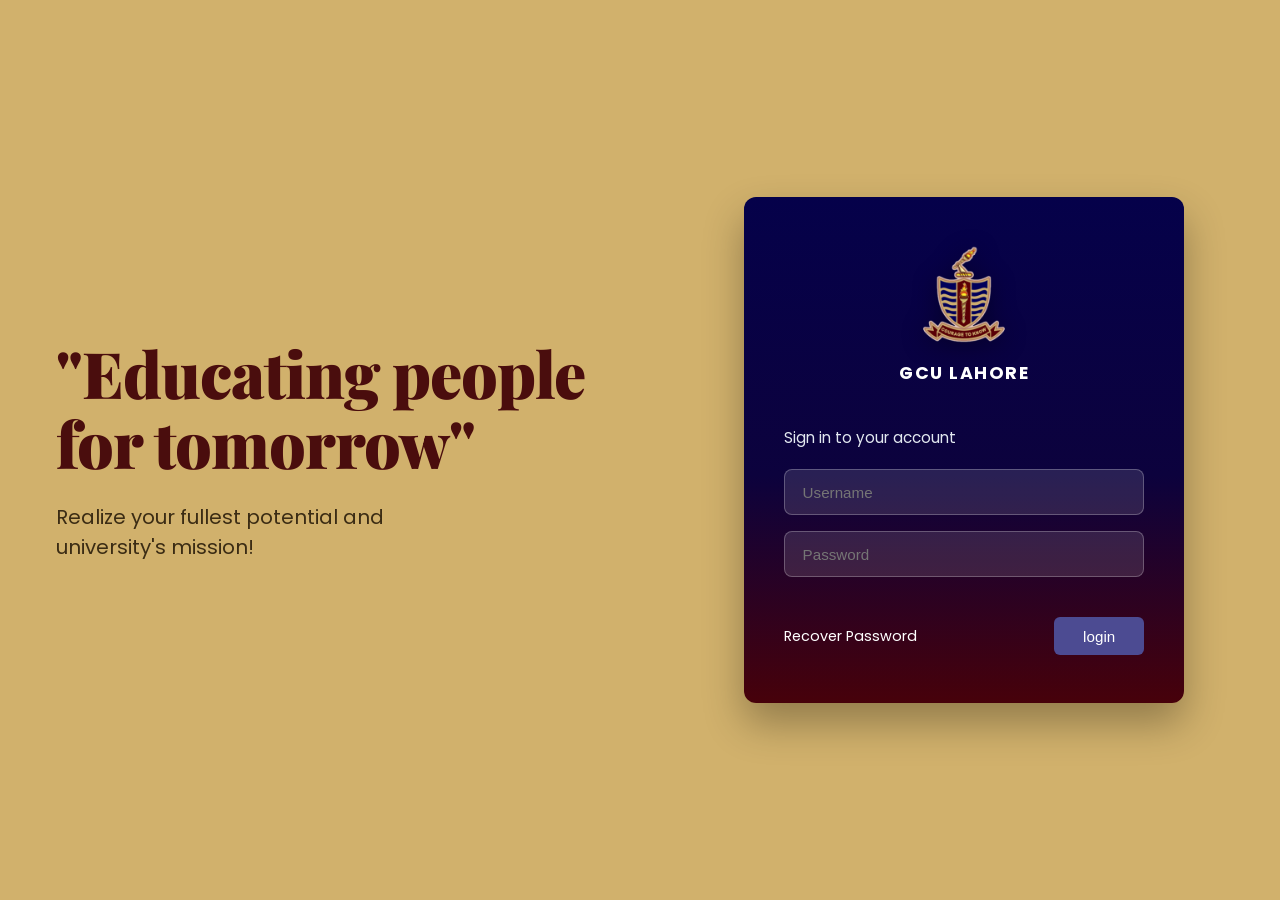
==== index.html @ 879e8b0c "Add files via upload" ====
<!DOCTYPE html>
<html lang="en">
<head>
    <meta charset="UTF-8">
    <meta name="viewport" content="width=device-width, initial-scale=1.0">
    <title>GCU Lahore - LMS Portal</title>
    
    <!-- Fonts & Chart.js -->
    <link rel="preconnect" href="https://fonts.googleapis.com">
    <link rel="preconnect" href="https://fonts.gstatic.com" crossorigin>
    <link href="https://fonts.googleapis.com/css2?family=Playfair+Display:ital,wght@0,700;0,900;1,700&family=Poppins:wght@300;400;500;600;700&display=swap" rel="stylesheet">
    <script src="https://cdn.jsdelivr.net/npm/chart.js"></script>

    <style>
        * { margin: 0; padding: 0; box-sizing: border-box; }
        body { font-family: 'Poppins', sans-serif; background-color: #f4f6f9; min-height: 100vh; color: #1a1a1a; }

        /* LOGIN PAGE VIEW */
        #login-view { display: flex; align-items: center; justify-content: center; min-height: 100vh; padding: 1.5rem; background-color: #d1b16c; }
        .login-container { width: 100%; max-width: 1280px; display: flex; align-items: center; justify-content: space-between; gap: 3rem; min-height: 80vh; }
        .hero-section { flex: 1; max-width: 600px; padding-left: 2rem; }
        .hero-title { font-family: 'Playfair Display', serif; font-size: 4rem; font-weight: 900; line-height: 1.1; color: #4a0d0d; margin-bottom: 1.5rem; letter-spacing: -1px; }
        .hero-subtitle { font-size: 1.25rem; color: #3b2c14; line-height: 1.5; }
        .login-card { width: 440px; background: linear-gradient(180deg, #05014a 0%, #0c023d 55%, #47010a 100%); border-radius: 12px; padding: 3rem 2.5rem; box-shadow: 0 20px 40px rgba(0,0,0,0.3); display: flex; flex-direction: column; align-items: center; color: #ffffff; margin: 0 auto; }
        .logo-container { text-align: center; margin-bottom: 2.5rem; }
        .logo-container img { width: 100px; height: auto; margin-bottom: 0.5rem; filter: drop-shadow(0px 4px 12px rgba(0, 0, 0, 0.4)); }
        .brand-name { font-size: 1.1rem; font-weight: 700; letter-spacing: 1.5px; text-transform: uppercase; }
        .form-title { width: 100%; font-size: 0.95rem; color: #e2e8f0; margin-bottom: 1.25rem; }
        .login-form { width: 100%; }
        .input-group { margin-bottom: 1rem; }
        .form-control { width: 100%; padding: 0.85rem 1.1rem; background-color: rgba(255, 255, 255, 0.12); border: 1px solid rgba(255, 255, 255, 0.25); border-radius: 8px; color: #ffffff; font-size: 0.95rem; outline: none; }
        .form-actions { display: flex; align-items: center; justify-content: space-between; margin-top: 2.5rem; }
        .recover-link { color: #ffffff; text-decoration: none; font-size: 0.9rem; }
        .btn-login { background-color: #4c4b92; color: #ffffff; border: none; padding: 0.65rem 1.8rem; border-radius: 6px; font-size: 0.95rem; font-weight: 500; cursor: pointer; }

        /* DASHBOARD PANEL VIEW */
        #dashboard-view { display: none; background-color: #f4f6f9; min-height: 100vh; }
        .top-navbar { background-color: #ffffff; display: flex; align-items: center; justify-content: space-between; padding: 0.5rem 1.2rem; border-bottom: 1px solid #e5e7eb; position: sticky; top: 0; z-index: 100; height: 58px; }
        .nav-left { display: flex; align-items: center; gap: 1.2rem; }
        .brand-logo-group { display: flex; align-items: center; gap: 0.5rem; }
        .brand-logo-group img { width: 30px; height: auto; }
        .brand-logo-text { font-size: 1.4rem; font-weight: 700; color: #3b2c5d; }
        .menu-toggle-btn { font-size: 1.5rem; color: #2b569a; cursor: pointer; background: none; border: none; line-height: 1; }
        .portal-title-text { color: #888888; font-size: 0.9rem; }
        .nav-right { display: flex; align-items: center; gap: 0.8rem; }
        .bell-box { display: flex; align-items: center; justify-content: center; width: 34px; height: 34px; cursor: pointer; }
        .user-profile-wrapper { position: relative; cursor: pointer; }
        .user-profile-box { display: flex; align-items: center; gap: 0.6rem; }
        .user-avatar-img { width: 38px; height: 38px; border-radius: 8px; object-fit: cover; }
        .user-meta { display: flex; flex-direction: column; line-height: 1.2; }
        .user-meta .name { font-size: 0.9rem; font-weight: 600; color: #374151; }
        .user-meta .id { font-size: 0.75rem; color: #9ca3af; }
        .caret-icon { width: 10px; height: 10px; }

        /* Profile Dropdown Menu */
        .profile-dropdown { display: none; position: absolute; right: 0; top: 48px; background: #ffffff; border-radius: 4px; box-shadow: 0 4px 15px rgba(0,0,0,0.15); width: 180px; z-index: 1000; border: 1px solid #e2e8f0; }
        .profile-dropdown.active { display: block; }
        .dropdown-header { background-color: #538ee4; color: #ffffff; padding: 0.75rem 1rem; font-size: 0.82rem; font-weight: 700; border-top-left-radius: 4px; border-top-right-radius: 4px; text-transform: uppercase; }
        .dropdown-item { display: block; padding: 0.65rem 1rem; color: #4a5568; text-decoration: none; font-size: 0.88rem; border-bottom: 1px solid #edf2f7; }
        .dropdown-item:hover { background-color: #f7fafc; }

        .main-dashboard-layout { display: flex; min-height: calc(100vh - 58px); position: relative; }
        .sidebar-panel { width: 240px; background-color: #ffffff; border-right: 1px solid #e5e7eb; padding: 1rem 0; transition: left 0.3s ease; }
        .sidebar-panel.mobile-close-btn { padding: 0.5rem 1rem; color: #2b569a; font-size: 1.2rem; cursor: pointer; display: none; }
        .sidebar-section-label { font-size: 0.75rem; font-weight: 700; color: #3b82f6; padding: 0.75rem 1.25rem 0.25rem; text-transform: uppercase; }
        .sidebar-item { display: flex; align-items: center; gap: 0.75rem; padding: 0.75rem 1.25rem; color: #4b5563; text-decoration: none; font-size: 0.88rem; }
        .sidebar-item:hover, .sidebar-item.active { background-color: #f3f4f6; color: #1e3a8a; font-weight: 600; }
        .sidebar-item img { width: 20px; height: 20px; object-fit: contain; }

        .dashboard-content-area { flex: 1; padding: 1.5rem; background-color: #f4f6f9; }
        .page-view { display: none; }
        .page-view.active { display: block; }

        .content-card-box { background-color: #ffffff; border-radius: 6px; padding: 1.2rem 1rem; margin-bottom: 1.2rem; border: 1px solid #e2e8f0; box-shadow: 0 1px 2px rgba(0,0,0,0.03); }
        .content-section-title { font-size: 1.25rem; font-weight: 700; color: #475569; margin-bottom: 1.2rem; display: flex; align-items: center; gap: 0.6rem; letter-spacing: 0.3px; }
        .content-section-title img { width: 34px; height: 34px; object-fit: contain; }

        .courses-grid-layout { display: grid; grid-template-columns: repeat(3, 1fr); gap: 1rem; }
        .course-card-item { background-color: #eef2f5; border-radius: 6px; padding: 1.8rem 0.8rem; text-align: center; border: 1px solid #e1e8f0; display: flex; flex-direction: column; justify-content: center; align-items: center; min-height: 140px; }
        .course-card-item .code { font-size: 1.35rem; font-weight: 700; color: #1e293b; margin-bottom: 0.35rem; line-height: 1.2; }
        .course-card-item .title { font-size: 0.95rem; color: #475569; font-weight: 500; line-height: 1.3; }

        .announcement-table { width: 100%; border-collapse: collapse; margin-top: 0.8rem; }
        .announcement-table th { text-align: left; font-size: 0.8rem; color: #718096; padding-bottom: 0.6rem; border-bottom: 1px solid #e2e8f0; font-weight: 700; }
        .announcement-table td { padding: 0.8rem 0; font-size: 0.82rem; color: #2d3748; border-bottom: 1px solid #edf2f7; white-space: pre-line; line-height: 1.35; }

        /* DESKTOP & RESPONSIVE STUDENT HEADER CARD */
        .student-profile-card { background: #fff; border: 1px solid #e2e8f0; border-radius: 6px; padding: 1.2rem 2rem; margin-bottom: 1.5rem; display: flex; align-items: center; justify-content: space-between; }
        .student-info-group { display: flex; align-items: center; gap: 2rem; flex: 1; }
        .student-detail-col { text-align: center; flex: 1; }
        .student-detail-col .val { font-size: 0.95rem; font-weight: 600; color: #1e293b; margin-bottom: 0.15rem; }
        .student-detail-col .lbl { font-size: 0.75rem; color: #64748b; font-weight: 400; }
        .blue-sep { width: 2px; height: 32px; background-color: #0000FD; }
        .view-profile-btn { color: #1e293b; font-size: 0.85rem; font-weight: 600; text-decoration: none; display: flex; align-items: center; gap: 6px; padding-left: 1rem; white-space: nowrap; }

        /* TIMELINE PERFECT ALIGNMENT MATCH */
        .timeline-card { background: #fff; border: 1px solid #e2e8f0; border-radius: 6px; padding: 1.8rem 2rem; margin-bottom: 1.5rem; overflow-x: auto; }
        .timeline-card-header { display: flex; justify-content: space-between; align-items: center; margin-bottom: 2rem; }
        .timeline-title { font-size: 1.2rem; font-weight: 700; color: #334155; }
        .btn-download-pdf { background-color: #dc2626; color: #fff; border: none; padding: 0.45rem 1.1rem; border-radius: 4px; font-size: 0.8rem; font-weight: 600; cursor: pointer; text-decoration: none; }
        
        .timeline-container { position: relative; min-width: 600px; }
        
        /* Vertical line centered inside the dot column */
        .timeline-vertical-line { position: absolute; left: 247px; top: 12px; bottom: 12px; width: 2px; background-color: #800000; z-index: 1; }

        .timeline-row-item { display: flex; align-items: center; padding: 0.45rem 0; position: relative; min-height: 38px; }
        .day-col { width: 140px; font-weight: 700; color: #334155; font-size: 0.95rem; }
        .time-col { width: 95px; font-size: 0.85rem; color: #475569; font-weight: 500; }
        .dot-col { width: 30px; display: flex; justify-content: center; align-items: center; z-index: 2; position: relative; }
        
        /* Prominent main dots & subtle sub dots */
        .dot-main { width: 12px; height: 12px; border-radius: 50%; box-shadow: 0 0 0 2px #fff; z-index: 2; }
        .dot-sub { width: 7px; height: 7px; border-radius: 50%; background-color: #cbd5e1; box-shadow: 0 0 0 2px #fff; z-index: 2; }

        .detail-col { flex: 1; padding-left: 1.5rem; }
        .subject-title { font-size: 0.92rem; font-weight: 600; color: #1e293b; }
        .room-text { font-size: 0.83rem; color: #64748b; }
        .teacher-col { font-size: 0.85rem; font-weight: 600; color: #475569; text-align: right; width: 220px; text-transform: uppercase; }

        /* ATTENDANCE EXACT PORTAL STYLING */
        .attendance-card { background: #fff; border: 1px solid #e2e8f0; border-radius: 6px; margin-bottom: 1.2rem; }
        .attendance-card-header { font-size: 1.1rem; font-weight: 700; color: #475569; padding: 1.2rem 1rem; border-bottom: 1px solid #e2e8f0; display: flex; align-items: center; gap: 0.6rem; letter-spacing: 0.3px; }
        .attendance-card-header img { width: 34px; height: 34px; object-fit: contain; }
        
        .sub-section-header { font-size: 0.85rem; font-weight: 700; color: #475569; padding: 1rem 1rem 0.6rem 1rem; border-bottom: 1px solid #e2e8f0; text-transform: uppercase; background: #fff; }
        .attendance-section-block { padding: 1.2rem 1rem; border-bottom: 1px solid #e2e8f0; text-align: center; background: #fff; }
        
        .select-course-dropdown { width: 100%; max-width: 100%; padding: 0.65rem 1rem; border: 1px solid #cbd5e1; border-radius: 4px; margin-bottom: 1rem; font-size: 0.9rem; color: #334155; background: #fff; display: block; }
        
        .chart-legend-row { display: flex; justify-content: center; gap: 15px; margin-bottom: 0.8rem; font-size: 0.75rem; font-weight: 700; color: #64748b; }
        .chart-legend-item { display: flex; align-items: center; gap: 4px; }
        
        .stats-summary-box { padding: 1rem; text-align: left; font-size: 0.85rem; font-weight: 700; color: #334155; border-bottom: 1px solid #e2e8f0; background: #fff; line-height: 1.7; }
        
        .search-input { width: 100%; padding: 0.55rem 0.8rem; border: 1px solid #cbd5e1; border-radius: 4px; margin-bottom: 1rem; font-size: 0.85rem; }
        .status-absent { color: #dc2626; font-weight: 600; }
        .status-present { color: #16a34a; font-weight: 600; }
        
        .data-table { width: 100%; border-collapse: collapse; background: #fff; }
        .data-table th { background: #343a40; color: #fff; text-align: left; padding: 0.6rem; font-size: 0.82rem; }
        .data-table td { padding: 0.65rem; border-bottom: 1px solid #e2e8f0; font-size: 0.85rem; }

        @media (max-width: 900px) {
            .hero-section { display: none; }
            .courses-grid-layout { grid-template-columns: 1fr; }
            .brand-logo-group { display: none; }
            .user-meta { display: none; }
            .caret-icon { display: none; }
            .portal-title-text { display: none; }
            .sidebar-panel { position: fixed; left: -280px; top: 0; height: 100vh; z-index: 9999; background: #ffffff; width: 250px; }
            .sidebar-panel.mobile-open { left: 0; }
            .sidebar-panel.mobile-close-btn { display: block; }
            
            /* Mobile Student Card Fix matching screenshot 1000128155.jpg */
            .student-profile-card { flex-direction: column; align-items: center; text-align: center; padding: 1rem; gap: 1rem; }
            .student-info-group { flex-direction: column; width: 100%; gap: 1rem; }
            .blue-sep { display: none; }
            .student-detail-col { width: 100%; border-bottom: 1px solid #f1f5f9; padding-bottom: 0.5rem; }
            .view-profile-btn { padding-left: 0; margin-top: 0.5rem; }
            
            /* Timeline adjustments for mobile */
            .timeline-container { min-width: 100%; }
            .timeline-vertical-line { left: 167px; }
            .day-col { width: 80px; font-size: 0.85rem; }
            .time-col { width: 80px; font-size: 0.78rem; }
            .teacher-col { width: 110px; font-size: 0.72rem; }
        }
    </style>
</head>
<body>

    <!-- LOGIN PAGE VIEW -->
    <div id="login-view">
        <div class="login-container">
            <div class="hero-section">
                <h1 class="hero-title">"Educating people<br>for tomorrow"</h1>
                <p class="hero-subtitle">Realize your fullest potential and<br>university's mission!</p>
            </div>

            <div class="login-card">
                <div class="logo-container">
                    <img src="logo.png" alt="GCU Crest">
                    <div class="brand-name">GCU LAHORE</div>
                </div>

                <div class="form-title">Sign in to your account</div>

                <form class="login-form" id="loginForm">
                    <div class="input-group">
                        <input type="text" class="form-control" placeholder="Username" required>
                    </div>
                    <div class="input-group">
                        <input type="password" class="form-control" placeholder="Password" required>
                    </div>
                    <div class="form-actions">
                        <a href="#" class="recover-link">Recover Password</a>
                        <button type="submit" class="btn-login">login</button>
                    </div>
                </form>
            </div>
        </div>
    </div>

    <!-- STUDENT DASHBOARD VIEW -->
    <div id="dashboard-view">
        <nav class="top-navbar">
            <div class="nav-left">
                <button class="menu-toggle-btn" id="menuToggleBtn">&#9776;</button>
                <div class="brand-logo-group">
                    <img src="logo.png" alt="GCU">
                    <span class="brand-logo-text">GCU</span>
                </div>
                <span class="portal-title-text" id="portalSystemTitle">GCU L.M.S [Student Panel]</span>
            </div>
            <div class="nav-right">
                <div class="bell-box">
                    <svg width="22" height="22" viewBox="0 0 24 24" fill="none" stroke="#d97706" stroke-width="2"><path d="M18 8A6 6 0 0 0 6 8c0 7-3 9-3 9h18s-3-2-3-9"></path><path d="M13.73 21a2 2 0 0 1-3.46 0"></path></svg>
                </div>
                
                <div class="user-profile-wrapper" id="profileDropdownTrigger">
                    <div class="user-profile-box">
                        <img src="Screenshot_2026_1030_020002.png" class="user-avatar-img" id="userAvatar" alt="User">
                        <img src="caret-down.png" class="caret-icon" alt="v">
                        <div class="user-meta">
                            <span class="name" id="studentNameText">HASHIR IMRAN</span>
                            <span class="id" id="studentIdText">0605-1-25</span>
                        </div>
                    </div>
                    <!-- Profile Popup Menu -->
                    <div class="profile-dropdown" id="profileDropdown">
                        <div class="dropdown-header" id="dropdownStudentHeader">HASHIR IMRAN</div>
                        <a href="#" class="dropdown-item">Profile</a>
                        <a href="#" class="dropdown-item">Change Password</a>
                        <a href="#" class="dropdown-item" onclick="location.reload()">Logout</a>
                    </div>
                </div>
            </div>
        </nav>

        <div class="main-dashboard-layout">
            <aside class="sidebar-panel" id="sidebarPanel">
                <div class="sidebar-panel mobile-close-btn" id="menuCloseBtn">&times;</div>
                <div class="sidebar-section-label">MENU</div>
                <a href="#home" class="sidebar-item nav-link active" data-target="home-view"><img src="home.png" alt=""> <span>Home</span></a>
                <a href="#timetable" class="sidebar-item nav-link" data-target="timetable-view"><img src="schedule.png" alt=""> <span>TimeTable</span></a>
                <a href="#attendance" class="sidebar-item nav-link" data-target="attendance-view"><img src="attendance.png" alt=""> <span>Attendance</span></a>
                <a href="#grades" class="sidebar-item nav-link" data-target="home-view"><img src="exam.png" alt=""> <span>Grades</span></a>
                <a href="#progress" class="sidebar-item nav-link" data-target="home-view"><img src="market.png" alt=""> <span>Progress Report</span></a>
                <a href="#challans" class="sidebar-item nav-link" data-target="home-view"><img src="fee.png" alt=""> <span>Challans</span></a>
            </aside>

            <main class="dashboard-content-area">
                
                <!-- HOME VIEW -->
                <div id="home-view" class="page-view active">
                    <div class="content-card-box">
                        <div class="content-section-title">
                            <img id="coursesIconImg" src="" alt=""> COURSES
                        </div>
                        <div class="courses-grid-layout" id="coursesGrid"></div>
                    </div>

                    <div class="content-card-box">
                        <div class="content-section-title" style="margin-bottom: 0.5rem;">
                            <img id="announcementIconImg" src="" alt=""> ANNOUNCEMENTS
                        </div>
                        <table class="announcement-table">
                            <thead>
                                <tr>
                                    <th>Title</th>
                                    <th>Date</th>
                                    <th>Details</th>
                                </tr>
                            </thead>
                            <tbody id="announcementTableBody"></tbody>
                        </table>
                    </div>
                </div>

                <!-- TIMETABLE VIEW (Fully Responsive Mobile & Desktop Layout) -->
                <div id="timetable-view" class="page-view">
                    
                    <!-- Student Header -->
                    <div class="student-profile-card">
                        <div class="student-info-group">
                            <div class="student-detail-col">
                                <div class="val">Hashir Imran</div>
                                <div class="lbl">Name</div>
                            </div>
                            <div class="blue-sep"></div>
                            <div class="student-detail-col">
                                <div class="val">0605-1-25</div>
                                <div class="lbl">Roll #</div>
                            </div>
                            <div class="blue-sep"></div>
                            <div class="student-detail-col">
                                <div class="val">INTERMEDIATE</div>
                                <div class="lbl">Major</div>
                            </div>
                            <div class="blue-sep"></div>
                            <div class="student-detail-col">
                                <div class="val">2</div>
                                <div class="lbl">Semester</div>
                            </div>
                        </div>
                        <a href="#" class="view-profile-btn">
                            <svg width="18" height="18" viewBox="0 0 24 24" fill="currentColor"><path d="M12 12c2.21 0 4-1.79 4-4s-1.79-4-4-4-4 1.79-4 4 1.79 4 4 4zm0 2c-2.67 0-8 1.34-8 4v2h16v-2c0-2.66-5.33-4-8-4z"/></svg>
                            View Profile
                        </a>
                    </div>

                    <!-- Timeline Section -->
                    <div class="timeline-card">
                        <div class="timeline-card-header">
                            <div class="timeline-title">Class TimeLine</div>
                            <button class="btn-download-pdf">Download Pdf</button>
                        </div>

                        <div class="timeline-container">
                            <div class="timeline-vertical-line"></div>

                            <!-- MONDAY -->
                            <div class="timeline-row-item">
                                <div class="day-col">Monday</div>
                                <div class="time-col">8:00 AM</div>
                                <div class="dot-col"><div class="dot-main" style="background-color: #e11d48;"></div></div>
                                <div class="detail-col"><div class="subject-title">English</div></div>
                                <div class="teacher-col">ISBAH USMAN</div>
                            </div>
                            <div class="timeline-row-item">
                                <div class="day-col"></div>
                                <div class="time-col">8:44 AM</div>
                                <div class="dot-col"><div class="dot-sub"></div></div>
                                <div class="detail-col"><div class="room-text">NB-301</div></div>
                                <div class="teacher-col"></div>
                            </div>

                            <div class="timeline-row-item">
                                <div class="day-col"></div>
                                <div class="time-col">8:45 AM</div>
                                <div class="dot-col"><div class="dot-main" style="background-color: #2563eb;"></div></div>
                                <div class="detail-col"><div class="subject-title">Chemistry</div></div>
                                <div class="teacher-col">Syeda Kandeel Zahra</div>
                            </div>
                            <div class="timeline-row-item">
                                <div class="day-col"></div>
                                <div class="time-col">9:29 AM</div>
                                <div class="dot-col"><div class="dot-sub"></div></div>
                                <div class="detail-col"><div class="room-text">NB-301</div></div>
                                <div class="teacher-col"></div>
                            </div>

                            <div class="timeline-row-item">
                                <div class="day-col"></div>
                                <div class="time-col">9:30 AM</div>
                                <div class="dot-col"><div class="dot-main" style="background-color: #16a34a;"></div></div>
                                <div class="detail-col"><div class="subject-title">Mathematics</div></div>
                                <div class="teacher-col">KHWAJA AFTAB AHMAD</div>
                            </div>
                            <div class="timeline-row-item">
                                <div class="day-col"></div>
                                <div class="time-col">10:14 AM</div>
                                <div class="dot-col"><div class="dot-sub"></div></div>
                                <div class="detail-col"><div class="room-text">NB-301</div></div>
                                <div class="teacher-col"></div>
                            </div>

                            <div class="timeline-row-item">
                                <div class="day-col"></div>
                                <div class="time-col">11:00 AM</div>
                                <div class="dot-col"><div class="dot-main" style="background-color: #d97706;"></div></div>
                                <div class="detail-col"><div class="subject-title">Urdu</div></div>
                                <div class="teacher-col">Darakhshan Zeeshan</div>
                            </div>
                            <div class="timeline-row-item">
                                <div class="day-col"></div>
                                <div class="time-col">11:44 AM</div>
                                <div class="dot-col"><div class="dot-sub"></div></div>
                                <div class="detail-col"><div class="room-text">NB-301</div></div>
                                <div class="teacher-col"></div>
                            </div>

                            <div class="timeline-row-item">
                                <div class="day-col"></div>
                                <div class="time-col">11:45 AM</div>
                                <div class="dot-col"><div class="dot-main" style="background-color: #7c3aed;"></div></div>
                                <div class="detail-col"><div class="subject-title">Physics</div></div>
                                <div class="teacher-col">Javaid Iqbal Chohan</div>
                            </div>
                            <div class="timeline-row-item">
                                <div class="day-col"></div>
                                <div class="time-col">12:29 PM</div>
                                <div class="dot-col"><div class="dot-sub"></div></div>
                                <div class="detail-col"><div class="room-text">NB-301</div></div>
                                <div class="teacher-col"></div>
                            </div>

                            <!-- TUESDAY -->
                            <div class="timeline-row-item" style="margin-top: 1rem;">
                                <div class="day-col">Tuesday</div>
                                <div class="time-col">8:00 AM</div>
                                <div class="dot-col"><div class="dot-main" style="background-color: #e11d48;"></div></div>
                                <div class="detail-col"><div class="subject-title">English</div></div>
                                <div class="teacher-col">ISBAH USMAN</div>
                            </div>
                            <div class="timeline-row-item">
                                <div class="day-col"></div>
                                <div class="time-col">8:44 AM</div>
                                <div class="dot-col"><div class="dot-sub"></div></div>
                                <div class="detail-col"><div class="room-text">NB-301</div></div>
                                <div class="teacher-col"></div>
                            </div>

                            <div class="timeline-row-item">
                                <div class="day-col"></div>
                                <div class="time-col">8:45 AM</div>
                                <div class="dot-col"><div class="dot-main" style="background-color: #2563eb;"></div></div>
                                <div class="detail-col"><div class="subject-title">Chemistry Prac</div></div>
                                <div class="teacher-col">Syeda Kandeel Zahra</div>
                            </div>
                            <div class="timeline-row-item">
                                <div class="day-col"></div>
                                <div class="time-col">9:29 AM</div>
                                <div class="dot-col"><div class="dot-sub"></div></div>
                                <div class="detail-col"><div class="room-text">F.Sc. Lab-IV</div></div>
                                <div class="teacher-col"></div>
                            </div>

                            <!-- WEDNESDAY -->
                            <div class="timeline-row-item" style="margin-top: 1rem;">
                                <div class="day-col">Wednesday</div>
                                <div class="time-col">8:00 AM</div>
                                <div class="dot-col"><div class="dot-main" style="background-color: #e11d48;"></div></div>
                                <div class="detail-col"><div class="subject-title">English</div></div>
                                <div class="teacher-col">ISBAH USMAN</div>
                            </div>
                            <div class="timeline-row-item">
                                <div class="day-col"></div>
                                <div class="time-col">8:44 AM</div>
                                <div class="dot-col"><div class="dot-sub"></div></div>
                                <div class="detail-col"><div class="room-text">NB-301</div></div>
                                <div class="teacher-col"></div>
                            </div>

                            <div class="timeline-row-item">
                                <div class="day-col"></div>
                                <div class="time-col">9:30 AM</div>
                                <div class="dot-col"><div class="dot-main" style="background-color: #059669;"></div></div>
                                <div class="detail-col"><div class="subject-title">Pak. Studies</div></div>
                                <div class="teacher-col">DR. SAEED AHMED BUTT</div>
                            </div>
                            <div class="timeline-row-item">
                                <div class="day-col"></div>
                                <div class="time-col">11:44 AM</div>
                                <div class="dot-col"><div class="dot-sub"></div></div>
                                <div class="detail-col"><div class="room-text">NB-301</div></div>
                                <div class="teacher-col"></div>
                            </div>

                            <!-- THURSDAY -->
                            <div class="timeline-row-item" style="margin-top: 1rem;">
                                <div class="day-col">Thursday</div>
                                <div class="time-col">8:00 AM</div>
                                <div class="dot-col"><div class="dot-main" style="background-color: #e11d48;"></div></div>
                                <div class="detail-col"><div class="subject-title">English</div></div>
                                <div class="teacher-col">ISBAH USMAN</div>
                            </div>
                            <div class="timeline-row-item">
                                <div class="day-col"></div>
                                <div class="time-col">8:44 AM</div>
                                <div class="dot-col"><div class="dot-sub"></div></div>
                                <div class="detail-col"><div class="room-text">NB-301</div></div>
                                <div class="teacher-col"></div>
                            </div>

                            <div class="timeline-row-item">
                                <div class="day-col"></div>
                                <div class="time-col">9:30 AM</div>
                                <div class="dot-col"><div class="dot-main" style="background-color: #16a34a;"></div></div>
                                <div class="detail-col"><div class="subject-title">Mathematics</div></div>
                                <div class="teacher-col">KHWAJA AFTAB AHMAD</div>
                            </div>
                            <div class="timeline-row-item">
                                <div class="day-col"></div>
                                <div class="time-col">10:14 AM</div>
                                <div class="dot-col"><div class="dot-sub"></div></div>
                                <div class="detail-col"><div class="room-text">NB-301</div></div>
                                <div class="teacher-col"></div>
                            </div>

                            <!-- FRIDAY -->
                            <div class="timeline-row-item" style="margin-top: 1rem;">
                                <div class="day-col">Friday</div>
                                <div class="time-col">8:00 AM</div>
                                <div class="dot-col"><div class="dot-main" style="background-color: #0d9488;"></div></div>
                                <div class="detail-col"><div class="subject-title">Translation of the Holy Quran (Comp.)</div></div>
                                <div class="teacher-col">MUHAMMAD RAFFAY</div>
                            </div>
                            <div class="timeline-row-item">
                                <div class="day-col"></div>
                                <div class="time-col">8:44 AM</div>
                                <div class="dot-col"><div class="dot-sub"></div></div>
                                <div class="detail-col"><div class="room-text">NB-301</div></div>
                                <div class="teacher-col"></div>
                            </div>

                            <div class="timeline-row-item">
                                <div class="day-col"></div>
                                <div class="time-col">10:15 AM</div>
                                <div class="dot-col"><div class="dot-main" style="background-color: #0284c7;"></div></div>
                                <div class="detail-col"><div class="subject-title">Physics Prac</div></div>
                                <div class="teacher-col">Javaid Iqbal Chohan</div>
                            </div>
                            <div class="timeline-row-item">
                                <div class="day-col"></div>
                                <div class="time-col">10:59 AM</div>
                                <div class="dot-col"><div class="dot-sub"></div></div>
                                <div class="detail-col"><div class="room-text">F.Sc Lab-1</div></div>
                                <div class="teacher-col"></div>
                            </div>

                        </div>
                    </div>
                </div>

                <!-- ATTENDANCE VIEW -->
                <div id="attendance-view" class="page-view">
                    <div class="attendance-card">
                        <div class="attendance-card-header">
                            <img src="attendance.png" alt=""> COURSES
                        </div>

                        <div class="sub-section-header">OVERALL ATTENDANCE REPORT WITH DETAIL</div>
                        
                        <div class="attendance-section-block">
                            <select class="select-course-dropdown" id="courseSelect" onchange="fetchAttendanceFromDB(this.value)">
                                <!-- Dynamic Course Options -->
                            </select>

                            <div class="chart-legend-row">
                                <span class="chart-legend-item"><span style="width: 12px; height: 12px; background-color: #FFA1B5; display: inline-block;"></span> ABSENTS</span>
                                <span class="chart-legend-item"><span style="width: 12px; height: 12px; background-color: #86C7F3; display: inline-block;"></span> PRESENTS</span>
                                <span class="chart-legend-item"><span style="width: 12px; height: 12px; background-color: #ffce56; display: inline-block;"></span> LEAVES</span>
                            </div>

                            <div style="width:130px; margin:0 auto;"><canvas id="pieChart"></canvas></div>
                        </div>

                        <div class="stats-summary-box">
                            <div>PRESENTS: <span id="valPresents">0</span></div>
                            <div>ABSENTS: <span id="valAbsents">0</span></div>
                            <div>LEAVES: <span id="valLeaves">0</span></div>
                            <div style="margin-top: 0.2rem;">PERCENTAGE: <span id="valPercentage">0.00%</span></div>
                        </div>

                        <div class="sub-section-header">MONTHLY REPORT</div>
                        
                        <div class="attendance-section-block" style="border-bottom: none;">
                            <div class="chart-legend-row" style="margin-bottom: 8px;">
                                <span class="chart-legend-item"><span style="width: 12px; height: 12px; border: 2px solid #8b5cf6; display: inline-block;"></span> Absent</span>
                                <span class="chart-legend-item"><span style="width: 12px; height: 12px; background-color: #0284c7; display: inline-block;"></span> Present</span>
                                <span class="chart-legend-item"><span style="width: 12px; height: 12px; background-color: #eab308; display: inline-block;"></span> Leaves</span>
                            </div>
                            <div style="height: 110px;"><canvas id="lineChart"></canvas></div>
                        </div>
                    </div>

                    <div class="content-card-box">
                        <div class="content-section-title" style="font-size:0.95rem; margin-bottom:1rem; border-bottom: 1px solid #e2e8f0; padding-bottom: 0.5rem; color:#64748b;">DETAILS</div>
                        <input type="text" class="search-input" id="tableSearch" placeholder="Search..." onkeyup="filterAttendanceTable()">
                        
                        <table class="data-table">
                            <thead>
                                <tr>
                                    <th>Sr No</th>
                                    <th>Date</th>
                                    <th>Status</th>
                                </tr>
                            </thead>
                            <tbody id="attendanceTableBody"></tbody>
                        </table>
                    </div>
                </div>

            </main>
        </div>
    </div>

    <!-- SCRIPT FOR INTEGRATION -->
    <script>
        let pieChartInst = null;
        let lineChartInst = null;

        const customCourses = [
            { code: "PS-2001", title: "Pak. Studies" },
            { code: "HP-2001", title: "History of Pakistan" },
            { code: "CV-2002", title: "Civics" },
            { code: "URDU-2001", title: "Urdu" },
            { code: "PHED-2001", title: "H & P Education" },
            { code: "ENG-2001", title: "English" },
            { code: "HQ-1004", title: "Translation of the Holy Quran (Comp.)" }
        ];

        document.getElementById('loginForm').addEventListener('submit', function(e) {
            e.preventDefault();
            document.getElementById('login-view').style.display = 'none';
            document.getElementById('dashboard-view').style.display = 'block';
            loadPortalData();
        });

        document.querySelectorAll('.nav-link').forEach(link => {
            link.addEventListener('click', function(e) {
                e.preventDefault();
                document.querySelectorAll('.nav-link').forEach(l => l.classList.remove('active'));
                document.querySelectorAll('.page-view').forEach(v => v.classList.remove('active'));
                
                this.classList.add('active');
                const target = this.getAttribute('data-target');
                document.getElementById(target).classList.add('active');
            });
        });

        document.getElementById('menuToggleBtn').addEventListener('click', function(e) {
            e.stopPropagation();
            document.getElementById('sidebarPanel').classList.add('mobile-open');
        });

        document.getElementById('menuCloseBtn').addEventListener('click', function() {
            document.getElementById('sidebarPanel').classList.remove('mobile-open');
        });

        document.getElementById('profileDropdownTrigger').addEventListener('click', function(e) {
            e.stopPropagation();
            document.getElementById('profileDropdown').classList.toggle('active');
        });

        window.addEventListener('click', function() {
            document.getElementById('profileDropdown').classList.remove('active');
            document.getElementById('sidebarPanel').classList.remove('mobile-open');
        });

        async function loadPortalData() {
            try {
                let avatarSrc = "Screenshot_2026_1030_020002.png";
                let sectionIcons = { courses: "schedule.png", announcements: "exam.png" };
                let announcements = [
                    { title: "Welcome to New Semester", date: "01 Nov, 2026", details: "Classes have officially started for Abdul Ahad." }
                ];

                try {
                    const response = await fetch('manifest.json');
                    const data = await response.json();
                    if(data.student_info && data.student_info.avatar) avatarSrc = data.student_info.avatar;
                    if(data.section_icons) sectionIcons = data.section_icons;
                    if(data.announcements) announcements = data.announcements;
                } catch(err) {
                    console.log("Using internal fallback data.");
                }

                document.getElementById('userAvatar').src = avatarSrc;
                document.getElementById('coursesIconImg').src = sectionIcons.courses;
                document.getElementById('announcementIconImg').src = sectionIcons.announcements;

                const coursesGrid = document.getElementById('coursesGrid');
                coursesGrid.innerHTML = '';
                customCourses.forEach(course => {
                    const card = document.createElement('div');
                    card.className = 'course-card-item';
                    card.innerHTML = `
                        <div class="code">${course.code}</div>
                        <div class="title">${course.title}</div>
                    `;
                    coursesGrid.appendChild(card);
                });

                const tableBody = document.getElementById('announcementTableBody');
                tableBody.innerHTML = '';
                announcements.forEach(ann => {
                    const row = document.createElement('tr');
                    row.innerHTML = `
                        <td>${ann.title}</td>
                        <td>${ann.date}</td>
                        <td>${ann.details}</td>
                    `;
                    tableBody.appendChild(row);
                });

                populateCourseDropdown(customCourses);

            } catch (error) {
                console.error("Error loading portal data:", error);
            }
        }

        function populateCourseDropdown(courses) {
            const select = document.getElementById('courseSelect');
            select.innerHTML = courses.map(c => `<option value="${c.code}">${c.code}-${c.title}</option>`).join('');
            if(courses.length > 0) fetchAttendanceFromDB(courses[0].code);
        }

        function fetchAttendanceFromDB(courseCode) {
            let records = [];
            let startDate = new Date('2026-08-17');
            let endDate = new Date('2026-11-03');
            let currentDate = new Date(startDate);
            let sr = 1;

            let monthlyStats = {
                "Aug": { present: 0, absent: 0 },
                "Sep": { present: 0, absent: 0 },
                "Oct": { present: 0, absent: 0 },
                "Nov": { present: 0, absent: 0 }
            };

            let charSum = 0;
            for(let i=0; i<courseCode.length; i++) charSum += courseCode.charCodeAt(i);
            let targetPercentage = 0.87 + ((charSum % 11) * 0.01);

            while (currentDate <= endDate) {
                let dayOfWeek = currentDate.getDay();
                let isClassDay = false;

                if (dayOfWeek === 1) {
                    if (["PS-2001", "HP-2001", "CV-2002", "URDU-2001", "PHED-2001"].includes(courseCode)) isClassDay = true;
                } else if (dayOfWeek === 2) {
                    if (["ENG-2001", "HP-2001", "CV-2002", "URDU-2001", "PHED-2001"].includes(courseCode)) isClassDay = true;
                } else if (dayOfWeek === 3) {
                    if (["ENG-2001", "HP-2001", "URDU-2001", "PHED-2001"].includes(courseCode)) isClassDay = true;
                } else if (dayOfWeek === 4) {
                    if (["ENG-2001", "HP-2001", "CV-2002", "URDU-2001", "PHED-2001"].includes(courseCode)) isClassDay = true;
                } else if (dayOfWeek === 5) {
                    if (["ENG-2001", "HQ-1004", "PS-2001", "CV-2002", "PHED-2010 P"].includes(courseCode)) isClassDay = true;
                }

                if (isClassDay) {
                    let monthName = currentDate.toLocaleString('en-US', { month: 'short' });
                    let randomVal = Math.random();
                    let status = (randomVal < targetPercentage) ? "Present" : "Absent";

                    if (status === "Present") {
                        if(monthlyStats[monthName]) monthlyStats[monthName].present++;
                    } else {
                        if(monthlyStats[monthName]) monthlyStats[monthName].absent++;
                    }

                    let formattedDate = currentDate.toLocaleDateString('en-GB', { day: 'numeric', month: 'short', year: 'numeric' });
                    records.push({
                        sr: 0,
                        date: formattedDate,
                        status: status
                    });
                }
                currentDate.setDate(currentDate.getDate() + 1);
            }

            records.reverse();
            records.forEach((r, index) => { r.sr = index + 1; });

            let totalPresents = 0, totalAbsents = 0;
            Object.keys(monthlyStats).forEach(m => {
                totalPresents += monthlyStats[m].present;
                totalAbsents += monthlyStats[m].absent;
            });

            let totalClasses = totalPresents + totalAbsents;
            let percentage = totalClasses > 0 ? ((totalPresents / totalClasses) * 100).toFixed(2) + "%" : "0.00%";

            const mockDbResponse = {
                presents: totalPresents,
                absents: totalAbsents,
                leaves: 0,
                percentage: percentage,
                monthlyData: { 
                    labels: ['Oct', 'Sep', 'Aug'], 
                    absents: [monthlyStats["Oct"].absent, monthlyStats["Sep"].absent, monthlyStats["Aug"].absent], 
                    presents: [monthlyStats["Oct"].present, monthlyStats["Sep"].present, monthlyStats["Aug"].present] 
                },
                records: records
            };

            renderAttendanceUI(mockDbResponse);
        }

        function renderAttendanceUI(data) {
            document.getElementById('valPresents').innerText = data.presents;
            document.getElementById('valAbsents').innerText = data.absents;
            document.getElementById('valLeaves').innerText = data.leaves;
            document.getElementById('valPercentage').innerText = data.percentage;

            const tbody = document.getElementById('attendanceTableBody');
            tbody.innerHTML = data.records.map(r => `
                <tr>
                    <td>${r.sr}</td>
                    <td>${r.date}</td>
                    <td class="${r.status === 'Absent' ? 'status-absent' : 'status-present'}">${r.status}</td>
                </tr>
            `).join('');

            if (pieChartInst) pieChartInst.destroy();
            pieChartInst = new Chart(document.getElementById('pieChart'), {
                type: 'pie',
                data: {
                    labels: ['Absents', 'Presents', 'Leaves'],
                    datasets: [{ 
                        data: [data.absents, data.presents, data.leaves], 
                        backgroundColor: ['#FFA1B5', '#86C7F3', '#ffce56'] 
                    }]
                },
                options: { plugins: { legend: { display: false } } }
            });

            if (lineChartInst) lineChartInst.destroy();
            lineChartInst = new Chart(document.getElementById('lineChart'), {
                type: 'line',
                data: {
                    labels: data.monthlyData.labels,
                    datasets: [
                        { label: 'Absent', data: data.monthlyData.absents, borderColor: '#8b5cf6', fill: false, tension: 0.3 },
                        { label: 'Present', data: data.monthlyData.presents, borderColor: '#0284c7', fill: false, tension: 0.3 },
                        { label: 'Leaves', data: [0, 0, 0], borderColor: '#eab308', fill: false, tension: 0.3 }
                    ]
                },
                options: { 
                    responsive: true, 
                    maintainAspectRatio: false,
                    plugins: { legend: { display: false } }
                }
            });
        }

        function filterAttendanceTable() {
            const val = document.getElementById('tableSearch').value.toLowerCase();
            const rows = document.querySelectorAll('#attendanceTableBody tr');
            rows.forEach(r => {
                r.style.display = r.innerText.toLowerCase().includes(val) ? '' : 'none';
            });
        }
    </script>
</body>
</html>
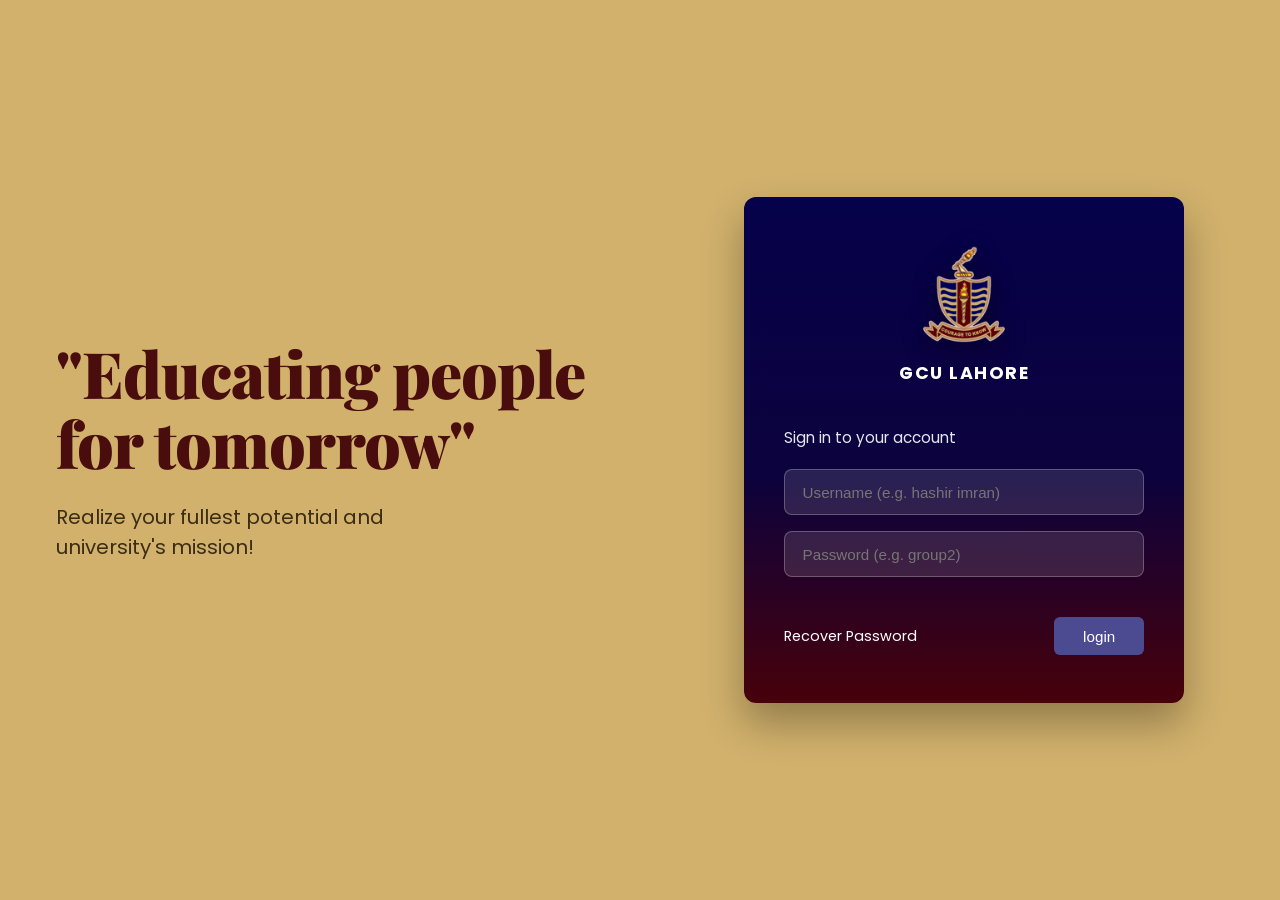
==== commit 11bbe51d: "Add files via upload" ====
--- a/index.html
+++ b/index.html
@@ -2,22 +2,18 @@
 <html lang="en">
 <head>
     <meta charset="UTF-8">
-    <meta name="viewport" content="width=device-width, initial-scale=1.0">
-    <title>GCU Lahore - LMS Portal</title>
+    <meta name="viewport" content="width=device-width, initial-scale=1.0, maximum-scale=1.0, user-scalable=no">
+    <title>GCU Lahore - Login</title>
     
-    <!-- Fonts & Chart.js -->
     <link rel="preconnect" href="https://fonts.googleapis.com">
     <link rel="preconnect" href="https://fonts.gstatic.com" crossorigin>
     <link href="https://fonts.googleapis.com/css2?family=Playfair+Display:ital,wght@0,700;0,900;1,700&family=Poppins:wght@300;400;500;600;700&display=swap" rel="stylesheet">
-    <script src="https://cdn.jsdelivr.net/npm/chart.js"></script>
 
     <style>
-        * { margin: 0; padding: 0; box-sizing: border-box; }
-        body { font-family: 'Poppins', sans-serif; background-color: #f4f6f9; min-height: 100vh; color: #1a1a1a; }
+        * { margin: 0; padding: 0; box-sizing: border-box; touch-action: manipulation; }
+        body { font-family: 'Poppins', sans-serif; background-color: #d1b16c; min-height: 100vh; color: #1a1a1a; display: flex; align-items: center; justify-content: center; }
 
-        /* LOGIN PAGE VIEW */
-        #login-view { display: flex; align-items: center; justify-content: center; min-height: 100vh; padding: 1.5rem; background-color: #d1b16c; }
-        .login-container { width: 100%; max-width: 1280px; display: flex; align-items: center; justify-content: space-between; gap: 3rem; min-height: 80vh; }
+        .login-container { width: 100%; max-width: 1280px; display: flex; align-items: center; justify-content: space-between; gap: 3rem; min-height: 80vh; padding: 1.5rem; }
         .hero-section { flex: 1; max-width: 600px; padding-left: 2rem; }
         .hero-title { font-family: 'Playfair Display', serif; font-size: 4rem; font-weight: 900; line-height: 1.1; color: #4a0d0d; margin-bottom: 1.5rem; letter-spacing: -1px; }
         .hero-subtitle { font-size: 1.25rem; color: #3b2c14; line-height: 1.5; }
@@ -33,809 +29,105 @@
         .recover-link { color: #ffffff; text-decoration: none; font-size: 0.9rem; }
         .btn-login { background-color: #4c4b92; color: #ffffff; border: none; padding: 0.65rem 1.8rem; border-radius: 6px; font-size: 0.95rem; font-weight: 500; cursor: pointer; }
 
-        /* DASHBOARD PANEL VIEW */
-        #dashboard-view { display: none; background-color: #f4f6f9; min-height: 100vh; }
-        .top-navbar { background-color: #ffffff; display: flex; align-items: center; justify-content: space-between; padding: 0.5rem 1.2rem; border-bottom: 1px solid #e5e7eb; position: sticky; top: 0; z-index: 100; height: 58px; }
-        .nav-left { display: flex; align-items: center; gap: 1.2rem; }
-        .brand-logo-group { display: flex; align-items: center; gap: 0.5rem; }
-        .brand-logo-group img { width: 30px; height: auto; }
-        .brand-logo-text { font-size: 1.4rem; font-weight: 700; color: #3b2c5d; }
-        .menu-toggle-btn { font-size: 1.5rem; color: #2b569a; cursor: pointer; background: none; border: none; line-height: 1; }
-        .portal-title-text { color: #888888; font-size: 0.9rem; }
-        .nav-right { display: flex; align-items: center; gap: 0.8rem; }
-        .bell-box { display: flex; align-items: center; justify-content: center; width: 34px; height: 34px; cursor: pointer; }
-        .user-profile-wrapper { position: relative; cursor: pointer; }
-        .user-profile-box { display: flex; align-items: center; gap: 0.6rem; }
-        .user-avatar-img { width: 38px; height: 38px; border-radius: 8px; object-fit: cover; }
-        .user-meta { display: flex; flex-direction: column; line-height: 1.2; }
-        .user-meta .name { font-size: 0.9rem; font-weight: 600; color: #374151; }
-        .user-meta .id { font-size: 0.75rem; color: #9ca3af; }
-        .caret-icon { width: 10px; height: 10px; }
-
-        /* Profile Dropdown Menu */
-        .profile-dropdown { display: none; position: absolute; right: 0; top: 48px; background: #ffffff; border-radius: 4px; box-shadow: 0 4px 15px rgba(0,0,0,0.15); width: 180px; z-index: 1000; border: 1px solid #e2e8f0; }
-        .profile-dropdown.active { display: block; }
-        .dropdown-header { background-color: #538ee4; color: #ffffff; padding: 0.75rem 1rem; font-size: 0.82rem; font-weight: 700; border-top-left-radius: 4px; border-top-right-radius: 4px; text-transform: uppercase; }
-        .dropdown-item { display: block; padding: 0.65rem 1rem; color: #4a5568; text-decoration: none; font-size: 0.88rem; border-bottom: 1px solid #edf2f7; }
-        .dropdown-item:hover { background-color: #f7fafc; }
-
-        .main-dashboard-layout { display: flex; min-height: calc(100vh - 58px); position: relative; }
-        .sidebar-panel { width: 240px; background-color: #ffffff; border-right: 1px solid #e5e7eb; padding: 1rem 0; transition: left 0.3s ease; }
-        .sidebar-panel.mobile-close-btn { padding: 0.5rem 1rem; color: #2b569a; font-size: 1.2rem; cursor: pointer; display: none; }
-        .sidebar-section-label { font-size: 0.75rem; font-weight: 700; color: #3b82f6; padding: 0.75rem 1.25rem 0.25rem; text-transform: uppercase; }
-        .sidebar-item { display: flex; align-items: center; gap: 0.75rem; padding: 0.75rem 1.25rem; color: #4b5563; text-decoration: none; font-size: 0.88rem; }
-        .sidebar-item:hover, .sidebar-item.active { background-color: #f3f4f6; color: #1e3a8a; font-weight: 600; }
-        .sidebar-item img { width: 20px; height: 20px; object-fit: contain; }
-
-        .dashboard-content-area { flex: 1; padding: 1.5rem; background-color: #f4f6f9; }
-        .page-view { display: none; }
-        .page-view.active { display: block; }
-
-        .content-card-box { background-color: #ffffff; border-radius: 6px; padding: 1.2rem 1rem; margin-bottom: 1.2rem; border: 1px solid #e2e8f0; box-shadow: 0 1px 2px rgba(0,0,0,0.03); }
-        .content-section-title { font-size: 1.25rem; font-weight: 700; color: #475569; margin-bottom: 1.2rem; display: flex; align-items: center; gap: 0.6rem; letter-spacing: 0.3px; }
-        .content-section-title img { width: 34px; height: 34px; object-fit: contain; }
-
-        .courses-grid-layout { display: grid; grid-template-columns: repeat(3, 1fr); gap: 1rem; }
-        .course-card-item { background-color: #eef2f5; border-radius: 6px; padding: 1.8rem 0.8rem; text-align: center; border: 1px solid #e1e8f0; display: flex; flex-direction: column; justify-content: center; align-items: center; min-height: 140px; }
-        .course-card-item .code { font-size: 1.35rem; font-weight: 700; color: #1e293b; margin-bottom: 0.35rem; line-height: 1.2; }
-        .course-card-item .title { font-size: 0.95rem; color: #475569; font-weight: 500; line-height: 1.3; }
-
-        .announcement-table { width: 100%; border-collapse: collapse; margin-top: 0.8rem; }
-        .announcement-table th { text-align: left; font-size: 0.8rem; color: #718096; padding-bottom: 0.6rem; border-bottom: 1px solid #e2e8f0; font-weight: 700; }
-        .announcement-table td { padding: 0.8rem 0; font-size: 0.82rem; color: #2d3748; border-bottom: 1px solid #edf2f7; white-space: pre-line; line-height: 1.35; }
-
-        /* DESKTOP & RESPONSIVE STUDENT HEADER CARD */
-        .student-profile-card { background: #fff; border: 1px solid #e2e8f0; border-radius: 6px; padding: 1.2rem 2rem; margin-bottom: 1.5rem; display: flex; align-items: center; justify-content: space-between; }
-        .student-info-group { display: flex; align-items: center; gap: 2rem; flex: 1; }
-        .student-detail-col { text-align: center; flex: 1; }
-        .student-detail-col .val { font-size: 0.95rem; font-weight: 600; color: #1e293b; margin-bottom: 0.15rem; }
-        .student-detail-col .lbl { font-size: 0.75rem; color: #64748b; font-weight: 400; }
-        .blue-sep { width: 2px; height: 32px; background-color: #0000FD; }
-        .view-profile-btn { color: #1e293b; font-size: 0.85rem; font-weight: 600; text-decoration: none; display: flex; align-items: center; gap: 6px; padding-left: 1rem; white-space: nowrap; }
-
-        /* TIMELINE PERFECT ALIGNMENT MATCH */
-        .timeline-card { background: #fff; border: 1px solid #e2e8f0; border-radius: 6px; padding: 1.8rem 2rem; margin-bottom: 1.5rem; overflow-x: auto; }
-        .timeline-card-header { display: flex; justify-content: space-between; align-items: center; margin-bottom: 2rem; }
-        .timeline-title { font-size: 1.2rem; font-weight: 700; color: #334155; }
-        .btn-download-pdf { background-color: #dc2626; color: #fff; border: none; padding: 0.45rem 1.1rem; border-radius: 4px; font-size: 0.8rem; font-weight: 600; cursor: pointer; text-decoration: none; }
-        
-        .timeline-container { position: relative; min-width: 600px; }
-        
-        /* Vertical line centered inside the dot column */
-        .timeline-vertical-line { position: absolute; left: 247px; top: 12px; bottom: 12px; width: 2px; background-color: #800000; z-index: 1; }
-
-        .timeline-row-item { display: flex; align-items: center; padding: 0.45rem 0; position: relative; min-height: 38px; }
-        .day-col { width: 140px; font-weight: 700; color: #334155; font-size: 0.95rem; }
-        .time-col { width: 95px; font-size: 0.85rem; color: #475569; font-weight: 500; }
-        .dot-col { width: 30px; display: flex; justify-content: center; align-items: center; z-index: 2; position: relative; }
-        
-        /* Prominent main dots & subtle sub dots */
-        .dot-main { width: 12px; height: 12px; border-radius: 50%; box-shadow: 0 0 0 2px #fff; z-index: 2; }
-        .dot-sub { width: 7px; height: 7px; border-radius: 50%; background-color: #cbd5e1; box-shadow: 0 0 0 2px #fff; z-index: 2; }
-
-        .detail-col { flex: 1; padding-left: 1.5rem; }
-        .subject-title { font-size: 0.92rem; font-weight: 600; color: #1e293b; }
-        .room-text { font-size: 0.83rem; color: #64748b; }
-        .teacher-col { font-size: 0.85rem; font-weight: 600; color: #475569; text-align: right; width: 220px; text-transform: uppercase; }
-
-        /* ATTENDANCE EXACT PORTAL STYLING */
-        .attendance-card { background: #fff; border: 1px solid #e2e8f0; border-radius: 6px; margin-bottom: 1.2rem; }
-        .attendance-card-header { font-size: 1.1rem; font-weight: 700; color: #475569; padding: 1.2rem 1rem; border-bottom: 1px solid #e2e8f0; display: flex; align-items: center; gap: 0.6rem; letter-spacing: 0.3px; }
-        .attendance-card-header img { width: 34px; height: 34px; object-fit: contain; }
-        
-        .sub-section-header { font-size: 0.85rem; font-weight: 700; color: #475569; padding: 1rem 1rem 0.6rem 1rem; border-bottom: 1px solid #e2e8f0; text-transform: uppercase; background: #fff; }
-        .attendance-section-block { padding: 1.2rem 1rem; border-bottom: 1px solid #e2e8f0; text-align: center; background: #fff; }
-        
-        .select-course-dropdown { width: 100%; max-width: 100%; padding: 0.65rem 1rem; border: 1px solid #cbd5e1; border-radius: 4px; margin-bottom: 1rem; font-size: 0.9rem; color: #334155; background: #fff; display: block; }
-        
-        .chart-legend-row { display: flex; justify-content: center; gap: 15px; margin-bottom: 0.8rem; font-size: 0.75rem; font-weight: 700; color: #64748b; }
-        .chart-legend-item { display: flex; align-items: center; gap: 4px; }
-        
-        .stats-summary-box { padding: 1rem; text-align: left; font-size: 0.85rem; font-weight: 700; color: #334155; border-bottom: 1px solid #e2e8f0; background: #fff; line-height: 1.7; }
-        
-        .search-input { width: 100%; padding: 0.55rem 0.8rem; border: 1px solid #cbd5e1; border-radius: 4px; margin-bottom: 1rem; font-size: 0.85rem; }
-        .status-absent { color: #dc2626; font-weight: 600; }
-        .status-present { color: #16a34a; font-weight: 600; }
-        
-        .data-table { width: 100%; border-collapse: collapse; background: #fff; }
-        .data-table th { background: #343a40; color: #fff; text-align: left; padding: 0.6rem; font-size: 0.82rem; }
-        .data-table td { padding: 0.65rem; border-bottom: 1px solid #e2e8f0; font-size: 0.85rem; }
-
         @media (max-width: 900px) {
             .hero-section { display: none; }
-            .courses-grid-layout { grid-template-columns: 1fr; }
-            .brand-logo-group { display: none; }
-            .user-meta { display: none; }
-            .caret-icon { display: none; }
-            .portal-title-text { display: none; }
-            .sidebar-panel { position: fixed; left: -280px; top: 0; height: 100vh; z-index: 9999; background: #ffffff; width: 250px; }
-            .sidebar-panel.mobile-open { left: 0; }
-            .sidebar-panel.mobile-close-btn { display: block; }
-            
-            /* Mobile Student Card Fix matching screenshot 1000128155.jpg */
-            .student-profile-card { flex-direction: column; align-items: center; text-align: center; padding: 1rem; gap: 1rem; }
-            .student-info-group { flex-direction: column; width: 100%; gap: 1rem; }
-            .blue-sep { display: none; }
-            .student-detail-col { width: 100%; border-bottom: 1px solid #f1f5f9; padding-bottom: 0.5rem; }
-            .view-profile-btn { padding-left: 0; margin-top: 0.5rem; }
-            
-            /* Timeline adjustments for mobile */
-            .timeline-container { min-width: 100%; }
-            .timeline-vertical-line { left: 167px; }
-            .day-col { width: 80px; font-size: 0.85rem; }
-            .time-col { width: 80px; font-size: 0.78rem; }
-            .teacher-col { width: 110px; font-size: 0.72rem; }
+            .login-card { width: 100%; max-width: 400px; }
         }
     </style>
 </head>
 <body>
 
-    <!-- LOGIN PAGE VIEW -->
-    <div id="login-view">
-        <div class="login-container">
-            <div class="hero-section">
-                <h1 class="hero-title">"Educating people<br>for tomorrow"</h1>
-                <p class="hero-subtitle">Realize your fullest potential and<br>university's mission!</p>
+    <div class="login-container">
+        <div class="hero-section">
+            <h1 class="hero-title">"Educating people<br>for tomorrow"</h1>
+            <p class="hero-subtitle">Realize your fullest potential and<br>university's mission!</p>
+        </div>
+
+        <div class="login-card">
+            <div class="logo-container">
+                <img src="logo.png" alt="GCU Crest">
+                <div class="brand-name">GCU LAHORE</div>
             </div>
 
-            <div class="login-card">
-                <div class="logo-container">
-                    <img src="logo.png" alt="GCU Crest">
-                    <div class="brand-name">GCU LAHORE</div>
+            <div class="form-title">Sign in to your account</div>
+
+            <form class="login-form" id="loginForm">
+                <div class="input-group">
+                    <input type="text" id="usernameInput" class="form-control" placeholder="Username (e.g. hashir imran)" required>
                 </div>
-
-                <div class="form-title">Sign in to your account</div>
-
-                <form class="login-form" id="loginForm">
-                    <div class="input-group">
-                        <input type="text" class="form-control" placeholder="Username" required>
-                    </div>
-                    <div class="input-group">
-                        <input type="password" class="form-control" placeholder="Password" required>
-                    </div>
-                    <div class="form-actions">
-                        <a href="#" class="recover-link">Recover Password</a>
-                        <button type="submit" class="btn-login">login</button>
-                    </div>
-                </form>
-            </div>
+                <div class="input-group">
+                    <input type="password" id="passwordInput" class="form-control" placeholder="Password (e.g. group2)" required>
+                </div>
+                <div class="form-actions">
+                    <a href="#" class="recover-link">Recover Password</a>
+                    <button type="submit" class="btn-login">login</button>
+                </div>
+            </form>
         </div>
     </div>
 
-    <!-- STUDENT DASHBOARD VIEW -->
-    <div id="dashboard-view">
-        <nav class="top-navbar">
-            <div class="nav-left">
-                <button class="menu-toggle-btn" id="menuToggleBtn">&#9776;</button>
-                <div class="brand-logo-group">
-                    <img src="logo.png" alt="GCU">
-                    <span class="brand-logo-text">GCU</span>
-                </div>
-                <span class="portal-title-text" id="portalSystemTitle">GCU L.M.S [Student Panel]</span>
-            </div>
-            <div class="nav-right">
-                <div class="bell-box">
-                    <svg width="22" height="22" viewBox="0 0 24 24" fill="none" stroke="#d97706" stroke-width="2"><path d="M18 8A6 6 0 0 0 6 8c0 7-3 9-3 9h18s-3-2-3-9"></path><path d="M13.73 21a2 2 0 0 1-3.46 0"></path></svg>
-                </div>
-                
-                <div class="user-profile-wrapper" id="profileDropdownTrigger">
-                    <div class="user-profile-box">
-                        <img src="Screenshot_2026_1030_020002.png" class="user-avatar-img" id="userAvatar" alt="User">
-                        <img src="caret-down.png" class="caret-icon" alt="v">
-                        <div class="user-meta">
-                            <span class="name" id="studentNameText">HASHIR IMRAN</span>
-                            <span class="id" id="studentIdText">0605-1-25</span>
-                        </div>
-                    </div>
-                    <!-- Profile Popup Menu -->
-                    <div class="profile-dropdown" id="profileDropdown">
-                        <div class="dropdown-header" id="dropdownStudentHeader">HASHIR IMRAN</div>
-                        <a href="#" class="dropdown-item">Profile</a>
-                        <a href="#" class="dropdown-item">Change Password</a>
-                        <a href="#" class="dropdown-item" onclick="location.reload()">Logout</a>
-                    </div>
-                </div>
-            </div>
-        </nav>
-
-        <div class="main-dashboard-layout">
-            <aside class="sidebar-panel" id="sidebarPanel">
-                <div class="sidebar-panel mobile-close-btn" id="menuCloseBtn">&times;</div>
-                <div class="sidebar-section-label">MENU</div>
-                <a href="#home" class="sidebar-item nav-link active" data-target="home-view"><img src="home.png" alt=""> <span>Home</span></a>
-                <a href="#timetable" class="sidebar-item nav-link" data-target="timetable-view"><img src="schedule.png" alt=""> <span>TimeTable</span></a>
-                <a href="#attendance" class="sidebar-item nav-link" data-target="attendance-view"><img src="attendance.png" alt=""> <span>Attendance</span></a>
-                <a href="#grades" class="sidebar-item nav-link" data-target="home-view"><img src="exam.png" alt=""> <span>Grades</span></a>
-                <a href="#progress" class="sidebar-item nav-link" data-target="home-view"><img src="market.png" alt=""> <span>Progress Report</span></a>
-                <a href="#challans" class="sidebar-item nav-link" data-target="home-view"><img src="fee.png" alt=""> <span>Challans</span></a>
-            </aside>
-
-            <main class="dashboard-content-area">
-                
-                <!-- HOME VIEW -->
-                <div id="home-view" class="page-view active">
-                    <div class="content-card-box">
-                        <div class="content-section-title">
-                            <img id="coursesIconImg" src="" alt=""> COURSES
-                        </div>
-                        <div class="courses-grid-layout" id="coursesGrid"></div>
-                    </div>
-
-                    <div class="content-card-box">
-                        <div class="content-section-title" style="margin-bottom: 0.5rem;">
-                            <img id="announcementIconImg" src="" alt=""> ANNOUNCEMENTS
-                        </div>
-                        <table class="announcement-table">
-                            <thead>
-                                <tr>
-                                    <th>Title</th>
-                                    <th>Date</th>
-                                    <th>Details</th>
-                                </tr>
-                            </thead>
-                            <tbody id="announcementTableBody"></tbody>
-                        </table>
-                    </div>
-                </div>
-
-                <!-- TIMETABLE VIEW (Fully Responsive Mobile & Desktop Layout) -->
-                <div id="timetable-view" class="page-view">
-                    
-                    <!-- Student Header -->
-                    <div class="student-profile-card">
-                        <div class="student-info-group">
-                            <div class="student-detail-col">
-                                <div class="val">Hashir Imran</div>
-                                <div class="lbl">Name</div>
-                            </div>
-                            <div class="blue-sep"></div>
-                            <div class="student-detail-col">
-                                <div class="val">0605-1-25</div>
-                                <div class="lbl">Roll #</div>
-                            </div>
-                            <div class="blue-sep"></div>
-                            <div class="student-detail-col">
-                                <div class="val">INTERMEDIATE</div>
-                                <div class="lbl">Major</div>
-                            </div>
-                            <div class="blue-sep"></div>
-                            <div class="student-detail-col">
-                                <div class="val">2</div>
-                                <div class="lbl">Semester</div>
-                            </div>
-                        </div>
-                        <a href="#" class="view-profile-btn">
-                            <svg width="18" height="18" viewBox="0 0 24 24" fill="currentColor"><path d="M12 12c2.21 0 4-1.79 4-4s-1.79-4-4-4-4 1.79-4 4 1.79 4 4 4zm0 2c-2.67 0-8 1.34-8 4v2h16v-2c0-2.66-5.33-4-8-4z"/></svg>
-                            View Profile
-                        </a>
-                    </div>
-
-                    <!-- Timeline Section -->
-                    <div class="timeline-card">
-                        <div class="timeline-card-header">
-                            <div class="timeline-title">Class TimeLine</div>
-                            <button class="btn-download-pdf">Download Pdf</button>
-                        </div>
-
-                        <div class="timeline-container">
-                            <div class="timeline-vertical-line"></div>
-
-                            <!-- MONDAY -->
-                            <div class="timeline-row-item">
-                                <div class="day-col">Monday</div>
-                                <div class="time-col">8:00 AM</div>
-                                <div class="dot-col"><div class="dot-main" style="background-color: #e11d48;"></div></div>
-                                <div class="detail-col"><div class="subject-title">English</div></div>
-                                <div class="teacher-col">ISBAH USMAN</div>
-                            </div>
-                            <div class="timeline-row-item">
-                                <div class="day-col"></div>
-                                <div class="time-col">8:44 AM</div>
-                                <div class="dot-col"><div class="dot-sub"></div></div>
-                                <div class="detail-col"><div class="room-text">NB-301</div></div>
-                                <div class="teacher-col"></div>
-                            </div>
-
-                            <div class="timeline-row-item">
-                                <div class="day-col"></div>
-                                <div class="time-col">8:45 AM</div>
-                                <div class="dot-col"><div class="dot-main" style="background-color: #2563eb;"></div></div>
-                                <div class="detail-col"><div class="subject-title">Chemistry</div></div>
-                                <div class="teacher-col">Syeda Kandeel Zahra</div>
-                            </div>
-                            <div class="timeline-row-item">
-                                <div class="day-col"></div>
-                                <div class="time-col">9:29 AM</div>
-                                <div class="dot-col"><div class="dot-sub"></div></div>
-                                <div class="detail-col"><div class="room-text">NB-301</div></div>
-                                <div class="teacher-col"></div>
-                            </div>
-
-                            <div class="timeline-row-item">
-                                <div class="day-col"></div>
-                                <div class="time-col">9:30 AM</div>
-                                <div class="dot-col"><div class="dot-main" style="background-color: #16a34a;"></div></div>
-                                <div class="detail-col"><div class="subject-title">Mathematics</div></div>
-                                <div class="teacher-col">KHWAJA AFTAB AHMAD</div>
-                            </div>
-                            <div class="timeline-row-item">
-                                <div class="day-col"></div>
-                                <div class="time-col">10:14 AM</div>
-                                <div class="dot-col"><div class="dot-sub"></div></div>
-                                <div class="detail-col"><div class="room-text">NB-301</div></div>
-                                <div class="teacher-col"></div>
-                            </div>
-
-                            <div class="timeline-row-item">
-                                <div class="day-col"></div>
-                                <div class="time-col">11:00 AM</div>
-                                <div class="dot-col"><div class="dot-main" style="background-color: #d97706;"></div></div>
-                                <div class="detail-col"><div class="subject-title">Urdu</div></div>
-                                <div class="teacher-col">Darakhshan Zeeshan</div>
-                            </div>
-                            <div class="timeline-row-item">
-                                <div class="day-col"></div>
-                                <div class="time-col">11:44 AM</div>
-                                <div class="dot-col"><div class="dot-sub"></div></div>
-                                <div class="detail-col"><div class="room-text">NB-301</div></div>
-                                <div class="teacher-col"></div>
-                            </div>
-
-                            <div class="timeline-row-item">
-                                <div class="day-col"></div>
-                                <div class="time-col">11:45 AM</div>
-                                <div class="dot-col"><div class="dot-main" style="background-color: #7c3aed;"></div></div>
-                                <div class="detail-col"><div class="subject-title">Physics</div></div>
-                                <div class="teacher-col">Javaid Iqbal Chohan</div>
-                            </div>
-                            <div class="timeline-row-item">
-                                <div class="day-col"></div>
-                                <div class="time-col">12:29 PM</div>
-                                <div class="dot-col"><div class="dot-sub"></div></div>
-                                <div class="detail-col"><div class="room-text">NB-301</div></div>
-                                <div class="teacher-col"></div>
-                            </div>
-
-                            <!-- TUESDAY -->
-                            <div class="timeline-row-item" style="margin-top: 1rem;">
-                                <div class="day-col">Tuesday</div>
-                                <div class="time-col">8:00 AM</div>
-                                <div class="dot-col"><div class="dot-main" style="background-color: #e11d48;"></div></div>
-                                <div class="detail-col"><div class="subject-title">English</div></div>
-                                <div class="teacher-col">ISBAH USMAN</div>
-                            </div>
-                            <div class="timeline-row-item">
-                                <div class="day-col"></div>
-                                <div class="time-col">8:44 AM</div>
-                                <div class="dot-col"><div class="dot-sub"></div></div>
-                                <div class="detail-col"><div class="room-text">NB-301</div></div>
-                                <div class="teacher-col"></div>
-                            </div>
-
-                            <div class="timeline-row-item">
-                                <div class="day-col"></div>
-                                <div class="time-col">8:45 AM</div>
-                                <div class="dot-col"><div class="dot-main" style="background-color: #2563eb;"></div></div>
-                                <div class="detail-col"><div class="subject-title">Chemistry Prac</div></div>
-                                <div class="teacher-col">Syeda Kandeel Zahra</div>
-                            </div>
-                            <div class="timeline-row-item">
-                                <div class="day-col"></div>
-                                <div class="time-col">9:29 AM</div>
-                                <div class="dot-col"><div class="dot-sub"></div></div>
-                                <div class="detail-col"><div class="room-text">F.Sc. Lab-IV</div></div>
-                                <div class="teacher-col"></div>
-                            </div>
-
-                            <!-- WEDNESDAY -->
-                            <div class="timeline-row-item" style="margin-top: 1rem;">
-                                <div class="day-col">Wednesday</div>
-                                <div class="time-col">8:00 AM</div>
-                                <div class="dot-col"><div class="dot-main" style="background-color: #e11d48;"></div></div>
-                                <div class="detail-col"><div class="subject-title">English</div></div>
-                                <div class="teacher-col">ISBAH USMAN</div>
-                            </div>
-                            <div class="timeline-row-item">
-                                <div class="day-col"></div>
-                                <div class="time-col">8:44 AM</div>
-                                <div class="dot-col"><div class="dot-sub"></div></div>
-                                <div class="detail-col"><div class="room-text">NB-301</div></div>
-                                <div class="teacher-col"></div>
-                            </div>
-
-                            <div class="timeline-row-item">
-                                <div class="day-col"></div>
-                                <div class="time-col">9:30 AM</div>
-                                <div class="dot-col"><div class="dot-main" style="background-color: #059669;"></div></div>
-                                <div class="detail-col"><div class="subject-title">Pak. Studies</div></div>
-                                <div class="teacher-col">DR. SAEED AHMED BUTT</div>
-                            </div>
-                            <div class="timeline-row-item">
-                                <div class="day-col"></div>
-                                <div class="time-col">11:44 AM</div>
-                                <div class="dot-col"><div class="dot-sub"></div></div>
-                                <div class="detail-col"><div class="room-text">NB-301</div></div>
-                                <div class="teacher-col"></div>
-                            </div>
-
-                            <!-- THURSDAY -->
-                            <div class="timeline-row-item" style="margin-top: 1rem;">
-                                <div class="day-col">Thursday</div>
-                                <div class="time-col">8:00 AM</div>
-                                <div class="dot-col"><div class="dot-main" style="background-color: #e11d48;"></div></div>
-                                <div class="detail-col"><div class="subject-title">English</div></div>
-                                <div class="teacher-col">ISBAH USMAN</div>
-                            </div>
-                            <div class="timeline-row-item">
-                                <div class="day-col"></div>
-                                <div class="time-col">8:44 AM</div>
-                                <div class="dot-col"><div class="dot-sub"></div></div>
-                                <div class="detail-col"><div class="room-text">NB-301</div></div>
-                                <div class="teacher-col"></div>
-                            </div>
-
-                            <div class="timeline-row-item">
-                                <div class="day-col"></div>
-                                <div class="time-col">9:30 AM</div>
-                                <div class="dot-col"><div class="dot-main" style="background-color: #16a34a;"></div></div>
-                                <div class="detail-col"><div class="subject-title">Mathematics</div></div>
-                                <div class="teacher-col">KHWAJA AFTAB AHMAD</div>
-                            </div>
-                            <div class="timeline-row-item">
-                                <div class="day-col"></div>
-                                <div class="time-col">10:14 AM</div>
-                                <div class="dot-col"><div class="dot-sub"></div></div>
-                                <div class="detail-col"><div class="room-text">NB-301</div></div>
-                                <div class="teacher-col"></div>
-                            </div>
-
-                            <!-- FRIDAY -->
-                            <div class="timeline-row-item" style="margin-top: 1rem;">
-                                <div class="day-col">Friday</div>
-                                <div class="time-col">8:00 AM</div>
-                                <div class="dot-col"><div class="dot-main" style="background-color: #0d9488;"></div></div>
-                                <div class="detail-col"><div class="subject-title">Translation of the Holy Quran (Comp.)</div></div>
-                                <div class="teacher-col">MUHAMMAD RAFFAY</div>
-                            </div>
-                            <div class="timeline-row-item">
-                                <div class="day-col"></div>
-                                <div class="time-col">8:44 AM</div>
-                                <div class="dot-col"><div class="dot-sub"></div></div>
-                                <div class="detail-col"><div class="room-text">NB-301</div></div>
-                                <div class="teacher-col"></div>
-                            </div>
-
-                            <div class="timeline-row-item">
-                                <div class="day-col"></div>
-                                <div class="time-col">10:15 AM</div>
-                                <div class="dot-col"><div class="dot-main" style="background-color: #0284c7;"></div></div>
-                                <div class="detail-col"><div class="subject-title">Physics Prac</div></div>
-                                <div class="teacher-col">Javaid Iqbal Chohan</div>
-                            </div>
-                            <div class="timeline-row-item">
-                                <div class="day-col"></div>
-                                <div class="time-col">10:59 AM</div>
-                                <div class="dot-col"><div class="dot-sub"></div></div>
-                                <div class="detail-col"><div class="room-text">F.Sc Lab-1</div></div>
-                                <div class="teacher-col"></div>
-                            </div>
-
-                        </div>
-                    </div>
-                </div>
-
-                <!-- ATTENDANCE VIEW -->
-                <div id="attendance-view" class="page-view">
-                    <div class="attendance-card">
-                        <div class="attendance-card-header">
-                            <img src="attendance.png" alt=""> COURSES
-                        </div>
-
-                        <div class="sub-section-header">OVERALL ATTENDANCE REPORT WITH DETAIL</div>
-                        
-                        <div class="attendance-section-block">
-                            <select class="select-course-dropdown" id="courseSelect" onchange="fetchAttendanceFromDB(this.value)">
-                                <!-- Dynamic Course Options -->
-                            </select>
-
-                            <div class="chart-legend-row">
-                                <span class="chart-legend-item"><span style="width: 12px; height: 12px; background-color: #FFA1B5; display: inline-block;"></span> ABSENTS</span>
-                                <span class="chart-legend-item"><span style="width: 12px; height: 12px; background-color: #86C7F3; display: inline-block;"></span> PRESENTS</span>
-                                <span class="chart-legend-item"><span style="width: 12px; height: 12px; background-color: #ffce56; display: inline-block;"></span> LEAVES</span>
-                            </div>
-
-                            <div style="width:130px; margin:0 auto;"><canvas id="pieChart"></canvas></div>
-                        </div>
-
-                        <div class="stats-summary-box">
-                            <div>PRESENTS: <span id="valPresents">0</span></div>
-                            <div>ABSENTS: <span id="valAbsents">0</span></div>
-                            <div>LEAVES: <span id="valLeaves">0</span></div>
-                            <div style="margin-top: 0.2rem;">PERCENTAGE: <span id="valPercentage">0.00%</span></div>
-                        </div>
-
-                        <div class="sub-section-header">MONTHLY REPORT</div>
-                        
-                        <div class="attendance-section-block" style="border-bottom: none;">
-                            <div class="chart-legend-row" style="margin-bottom: 8px;">
-                                <span class="chart-legend-item"><span style="width: 12px; height: 12px; border: 2px solid #8b5cf6; display: inline-block;"></span> Absent</span>
-                                <span class="chart-legend-item"><span style="width: 12px; height: 12px; background-color: #0284c7; display: inline-block;"></span> Present</span>
-                                <span class="chart-legend-item"><span style="width: 12px; height: 12px; background-color: #eab308; display: inline-block;"></span> Leaves</span>
-                            </div>
-                            <div style="height: 110px;"><canvas id="lineChart"></canvas></div>
-                        </div>
-                    </div>
-
-                    <div class="content-card-box">
-                        <div class="content-section-title" style="font-size:0.95rem; margin-bottom:1rem; border-bottom: 1px solid #e2e8f0; padding-bottom: 0.5rem; color:#64748b;">DETAILS</div>
-                        <input type="text" class="search-input" id="tableSearch" placeholder="Search..." onkeyup="filterAttendanceTable()">
-                        
-                        <table class="data-table">
-                            <thead>
-                                <tr>
-                                    <th>Sr No</th>
-                                    <th>Date</th>
-                                    <th>Status</th>
-                                </tr>
-                            </thead>
-                            <tbody id="attendanceTableBody"></tbody>
-                        </table>
-                    </div>
-                </div>
-
-            </main>
-        </div>
-    </div>
-
-    <!-- SCRIPT FOR INTEGRATION -->
     <script>
-        let pieChartInst = null;
-        let lineChartInst = null;
-
-        const customCourses = [
-            { code: "PS-2001", title: "Pak. Studies" },
-            { code: "HP-2001", title: "History of Pakistan" },
-            { code: "CV-2002", title: "Civics" },
-            { code: "URDU-2001", title: "Urdu" },
-            { code: "PHED-2001", title: "H & P Education" },
-            { code: "ENG-2001", title: "English" },
-            { code: "HQ-1004", title: "Translation of the Holy Quran (Comp.)" }
-        ];
-
         document.getElementById('loginForm').addEventListener('submit', function(e) {
             e.preventDefault();
-            document.getElementById('login-view').style.display = 'none';
-            document.getElementById('dashboard-view').style.display = 'block';
-            loadPortalData();
-        });
+            
+            const username = document.getElementById('usernameInput').value.trim().toLowerCase();
+            const password = document.getElementById('passwordInput').value.trim().toLowerCase();
 
-        document.querySelectorAll('.nav-link').forEach(link => {
-            link.addEventListener('click', function(e) {
-                e.preventDefault();
-                document.querySelectorAll('.nav-link').forEach(l => l.classList.remove('active'));
-                document.querySelectorAll('.page-view').forEach(v => v.classList.remove('active'));
-                
-                this.classList.add('active');
-                const target = this.getAttribute('data-target');
-                document.getElementById(target).classList.add('active');
-            });
-        });
+            let fullName = "";
+            let rollNo = "";
+            let avatarFile = "";
+            let targetDashboard = "dashboard1.html";
 
-        document.getElementById('menuToggleBtn').addEventListener('click', function(e) {
-            e.stopPropagation();
-            document.getElementById('sidebarPanel').classList.add('mobile-open');
-        });
-
-        document.getElementById('menuCloseBtn').addEventListener('click', function() {
-            document.getElementById('sidebarPanel').classList.remove('mobile-open');
-        });
-
-        document.getElementById('profileDropdownTrigger').addEventListener('click', function(e) {
-            e.stopPropagation();
-            document.getElementById('profileDropdown').classList.toggle('active');
-        });
-
-        window.addEventListener('click', function() {
-            document.getElementById('profileDropdown').classList.remove('active');
-            document.getElementById('sidebarPanel').classList.remove('mobile-open');
-        });
-
-        async function loadPortalData() {
-            try {
-                let avatarSrc = "Screenshot_2026_1030_020002.png";
-                let sectionIcons = { courses: "schedule.png", announcements: "exam.png" };
-                let announcements = [
-                    { title: "Welcome to New Semester", date: "01 Nov, 2026", details: "Classes have officially started for Abdul Ahad." }
-                ];
-
-                try {
-                    const response = await fetch('manifest.json');
-                    const data = await response.json();
-                    if(data.student_info && data.student_info.avatar) avatarSrc = data.student_info.avatar;
-                    if(data.section_icons) sectionIcons = data.section_icons;
-                    if(data.announcements) announcements = data.announcements;
-                } catch(err) {
-                    console.log("Using internal fallback data.");
+            // ---------------- GROUP 1 ----------------
+            if (password === 'group1' && ['gohar', 'abdulrehman', 'abdul ahad'].includes(username)) {
+                if (username === 'gohar') {
+                    fullName = "GOHAR";
+                    rollNo = "0557-1-25";
+                    avatarFile = "gohar.png";
+                } else if (username === 'abdulrehman') {
+                    fullName = "ABDUL REHMAN";
+                    rollNo = "1902-1-25";
+                    avatarFile = "abdulrehman.png";
+                } else if (username === 'abdul ahad') {
+                    fullName = "ABDUL AHAD";
+                    rollNo = "4237-1-25";
+                    avatarFile = "ahad.png";
                 }
-
-                document.getElementById('userAvatar').src = avatarSrc;
-                document.getElementById('coursesIconImg').src = sectionIcons.courses;
-                document.getElementById('announcementIconImg').src = sectionIcons.announcements;
-
-                const coursesGrid = document.getElementById('coursesGrid');
-                coursesGrid.innerHTML = '';
-                customCourses.forEach(course => {
-                    const card = document.createElement('div');
-                    card.className = 'course-card-item';
-                    card.innerHTML = `
-                        <div class="code">${course.code}</div>
-                        <div class="title">${course.title}</div>
-                    `;
-                    coursesGrid.appendChild(card);
-                });
-
-                const tableBody = document.getElementById('announcementTableBody');
-                tableBody.innerHTML = '';
-                announcements.forEach(ann => {
-                    const row = document.createElement('tr');
-                    row.innerHTML = `
-                        <td>${ann.title}</td>
-                        <td>${ann.date}</td>
-                        <td>${ann.details}</td>
-                    `;
-                    tableBody.appendChild(row);
-                });
-
-                populateCourseDropdown(customCourses);
-
-            } catch (error) {
-                console.error("Error loading portal data:", error);
+                targetDashboard = 'dashboard1.html';
             }
-        }
-
-        function populateCourseDropdown(courses) {
-            const select = document.getElementById('courseSelect');
-            select.innerHTML = courses.map(c => `<option value="${c.code}">${c.code}-${c.title}</option>`).join('');
-            if(courses.length > 0) fetchAttendanceFromDB(courses[0].code);
-        }
-
-        function fetchAttendanceFromDB(courseCode) {
-            let records = [];
-            let startDate = new Date('2026-08-17');
-            let endDate = new Date('2026-11-03');
-            let currentDate = new Date(startDate);
-            let sr = 1;
-
-            let monthlyStats = {
-                "Aug": { present: 0, absent: 0 },
-                "Sep": { present: 0, absent: 0 },
-                "Oct": { present: 0, absent: 0 },
-                "Nov": { present: 0, absent: 0 }
-            };
-
-            let charSum = 0;
-            for(let i=0; i<courseCode.length; i++) charSum += courseCode.charCodeAt(i);
-            let targetPercentage = 0.87 + ((charSum % 11) * 0.01);
-
-            while (currentDate <= endDate) {
-                let dayOfWeek = currentDate.getDay();
-                let isClassDay = false;
-
-                if (dayOfWeek === 1) {
-                    if (["PS-2001", "HP-2001", "CV-2002", "URDU-2001", "PHED-2001"].includes(courseCode)) isClassDay = true;
-                } else if (dayOfWeek === 2) {
-                    if (["ENG-2001", "HP-2001", "CV-2002", "URDU-2001", "PHED-2001"].includes(courseCode)) isClassDay = true;
-                } else if (dayOfWeek === 3) {
-                    if (["ENG-2001", "HP-2001", "URDU-2001", "PHED-2001"].includes(courseCode)) isClassDay = true;
-                } else if (dayOfWeek === 4) {
-                    if (["ENG-2001", "HP-2001", "CV-2002", "URDU-2001", "PHED-2001"].includes(courseCode)) isClassDay = true;
-                } else if (dayOfWeek === 5) {
-                    if (["ENG-2001", "HQ-1004", "PS-2001", "CV-2002", "PHED-2010 P"].includes(courseCode)) isClassDay = true;
+            // ---------------- GROUP 2 ----------------
+            else if (password === 'group2' && ['ali rehman', 'hashir imran'].includes(username)) {
+                if (username === 'hashir imran') {
+                    fullName = "HASHIR IMRAN";
+                    rollNo = "0605-1-25";
+                    avatarFile = "hashir.png";
+                } else if (username === 'ali rehman') {
+                    fullName = "ALI REHMAN";
+                    rollNo = "1905-1-25";
+                    avatarFile = "ali.png";
                 }
-
-                if (isClassDay) {
-                    let monthName = currentDate.toLocaleString('en-US', { month: 'short' });
-                    let randomVal = Math.random();
-                    let status = (randomVal < targetPercentage) ? "Present" : "Absent";
-
-                    if (status === "Present") {
-                        if(monthlyStats[monthName]) monthlyStats[monthName].present++;
-                    } else {
-                        if(monthlyStats[monthName]) monthlyStats[monthName].absent++;
-                    }
-
-                    let formattedDate = currentDate.toLocaleDateString('en-GB', { day: 'numeric', month: 'short', year: 'numeric' });
-                    records.push({
-                        sr: 0,
-                        date: formattedDate,
-                        status: status
-                    });
-                }
-                currentDate.setDate(currentDate.getDate() + 1);
+                targetDashboard = 'dashboard.html'; // Filhal main dashboard
+            }
+            // ---------------- GROUP 3 ----------------
+            else if (password === 'group3' && username === 'bahawal imran') {
+                fullName = "BAHAWAL IMRAN";
+                rollNo = "1912-1-25";
+                avatarFile = "bahawal imran.png";
+                targetDashboard = 'dashboard.html';
+            }
+            else {
+                alert('Invalid Username or Password! Check your group password and spelling.');
+                return;
             }
 
-            records.reverse();
-            records.forEach((r, index) => { r.sr = index + 1; });
+            // Save details to localStorage
+            localStorage.setItem('student_name', fullName);
+            localStorage.setItem('student_roll', rollNo);
+            localStorage.setItem('student_avatar', avatarFile);
+            localStorage.setItem('gcu_logged_in', 'true');
 
-            let totalPresents = 0, totalAbsents = 0;
-            Object.keys(monthlyStats).forEach(m => {
-                totalPresents += monthlyStats[m].present;
-                totalAbsents += monthlyStats[m].absent;
-            });
-
-            let totalClasses = totalPresents + totalAbsents;
-            let percentage = totalClasses > 0 ? ((totalPresents / totalClasses) * 100).toFixed(2) + "%" : "0.00%";
-
-            const mockDbResponse = {
-                presents: totalPresents,
-                absents: totalAbsents,
-                leaves: 0,
-                percentage: percentage,
-                monthlyData: { 
-                    labels: ['Oct', 'Sep', 'Aug'], 
-                    absents: [monthlyStats["Oct"].absent, monthlyStats["Sep"].absent, monthlyStats["Aug"].absent], 
-                    presents: [monthlyStats["Oct"].present, monthlyStats["Sep"].present, monthlyStats["Aug"].present] 
-                },
-                records: records
-            };
-
-            renderAttendanceUI(mockDbResponse);
-        }
-
-        function renderAttendanceUI(data) {
-            document.getElementById('valPresents').innerText = data.presents;
-            document.getElementById('valAbsents').innerText = data.absents;
-            document.getElementById('valLeaves').innerText = data.leaves;
-            document.getElementById('valPercentage').innerText = data.percentage;
-
-            const tbody = document.getElementById('attendanceTableBody');
-            tbody.innerHTML = data.records.map(r => `
-                <tr>
-                    <td>${r.sr}</td>
-                    <td>${r.date}</td>
-                    <td class="${r.status === 'Absent' ? 'status-absent' : 'status-present'}">${r.status}</td>
-                </tr>
-            `).join('');
-
-            if (pieChartInst) pieChartInst.destroy();
-            pieChartInst = new Chart(document.getElementById('pieChart'), {
-                type: 'pie',
-                data: {
-                    labels: ['Absents', 'Presents', 'Leaves'],
-                    datasets: [{ 
-                        data: [data.absents, data.presents, data.leaves], 
-                        backgroundColor: ['#FFA1B5', '#86C7F3', '#ffce56'] 
-                    }]
-                },
-                options: { plugins: { legend: { display: false } } }
-            });
-
-            if (lineChartInst) lineChartInst.destroy();
-            lineChartInst = new Chart(document.getElementById('lineChart'), {
-                type: 'line',
-                data: {
-                    labels: data.monthlyData.labels,
-                    datasets: [
-                        { label: 'Absent', data: data.monthlyData.absents, borderColor: '#8b5cf6', fill: false, tension: 0.3 },
-                        { label: 'Present', data: data.monthlyData.presents, borderColor: '#0284c7', fill: false, tension: 0.3 },
-                        { label: 'Leaves', data: [0, 0, 0], borderColor: '#eab308', fill: false, tension: 0.3 }
-                    ]
-                },
-                options: { 
-                    responsive: true, 
-                    maintainAspectRatio: false,
-                    plugins: { legend: { display: false } }
-                }
-            });
-        }
-
-        function filterAttendanceTable() {
-            const val = document.getElementById('tableSearch').value.toLowerCase();
-            const rows = document.querySelectorAll('#attendanceTableBody tr');
-            rows.forEach(r => {
-                r.style.display = r.innerText.toLowerCase().includes(val) ? '' : 'none';
-            });
-        }
+            window.location.href = targetDashboard;
+        });
     </script>
 </body>
 </html>
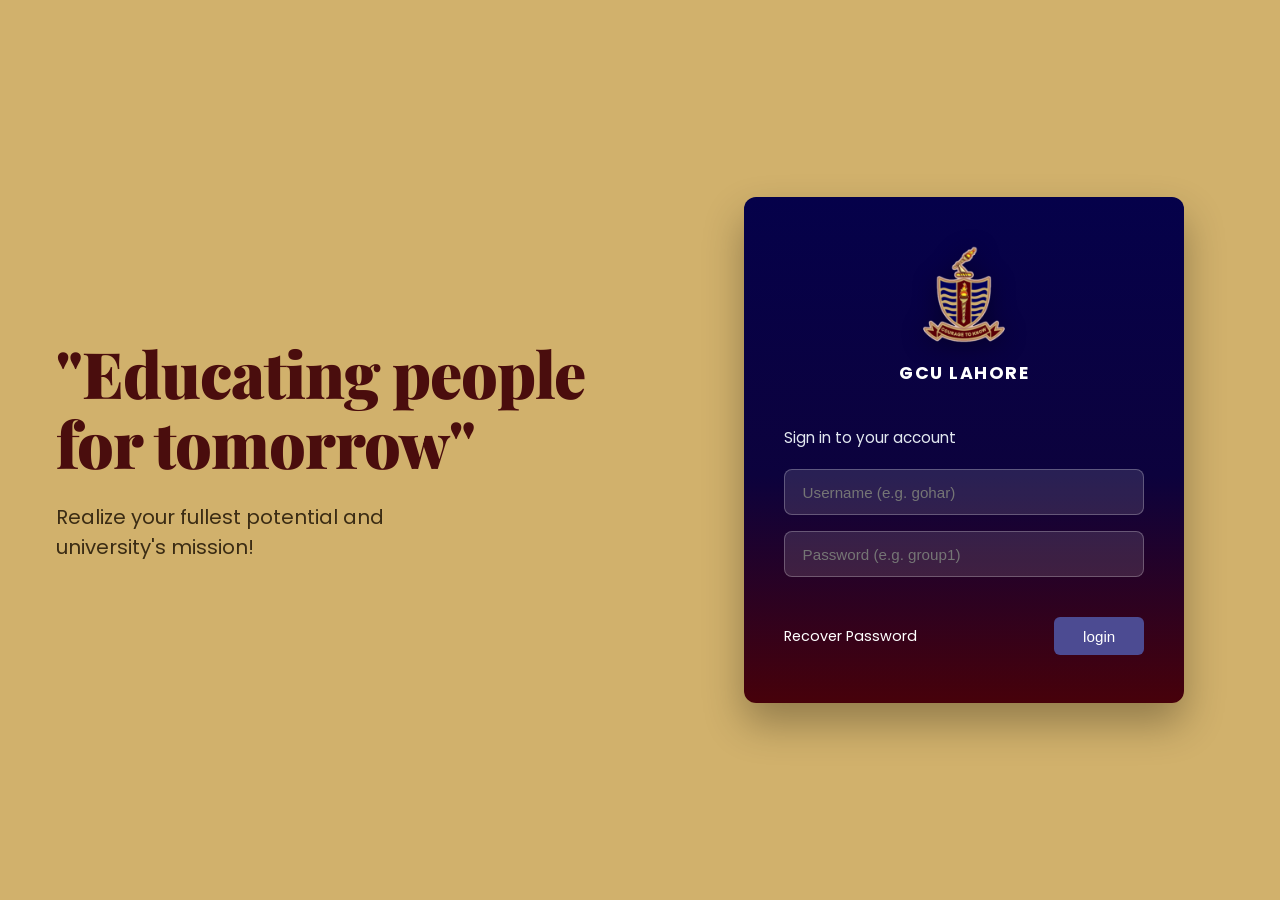
==== commit 7dfb504d: "Add files via upload" ====
--- a/index.html
+++ b/index.html
@@ -53,10 +53,10 @@
 
             <form class="login-form" id="loginForm">
                 <div class="input-group">
-                    <input type="text" id="usernameInput" class="form-control" placeholder="Username (e.g. hashir imran)" required>
+                    <input type="text" id="usernameInput" class="form-control" placeholder="Username (e.g. gohar)" required>
                 </div>
                 <div class="input-group">
-                    <input type="password" id="passwordInput" class="form-control" placeholder="Password (e.g. group2)" required>
+                    <input type="password" id="passwordInput" class="form-control" placeholder="Password (e.g. group1)" required>
                 </div>
                 <div class="form-actions">
                     <a href="#" class="recover-link">Recover Password</a>
@@ -76,7 +76,7 @@
             let fullName = "";
             let rollNo = "";
             let avatarFile = "";
-            let targetDashboard = "dashboard1.html";
+            let targetDashboard = "dashboard.html"; // Sabhi ke liye filhal single dashboard
 
             // ---------------- GROUP 1 ----------------
             if (password === 'group1' && ['gohar', 'abdulrehman', 'abdul ahad'].includes(username)) {
@@ -93,7 +93,7 @@
                     rollNo = "4237-1-25";
                     avatarFile = "ahad.png";
                 }
-                targetDashboard = 'dashboard1.html';
+                targetDashboard = 'dashboard.html';
             }
             // ---------------- GROUP 2 ----------------
             else if (password === 'group2' && ['ali rehman', 'hashir imran'].includes(username)) {
@@ -106,7 +106,7 @@
                     rollNo = "1905-1-25";
                     avatarFile = "ali.png";
                 }
-                targetDashboard = 'dashboard.html'; // Filhal main dashboard
+                targetDashboard = 'dashboard.html';
             }
             // ---------------- GROUP 3 ----------------
             else if (password === 'group3' && username === 'bahawal imran') {
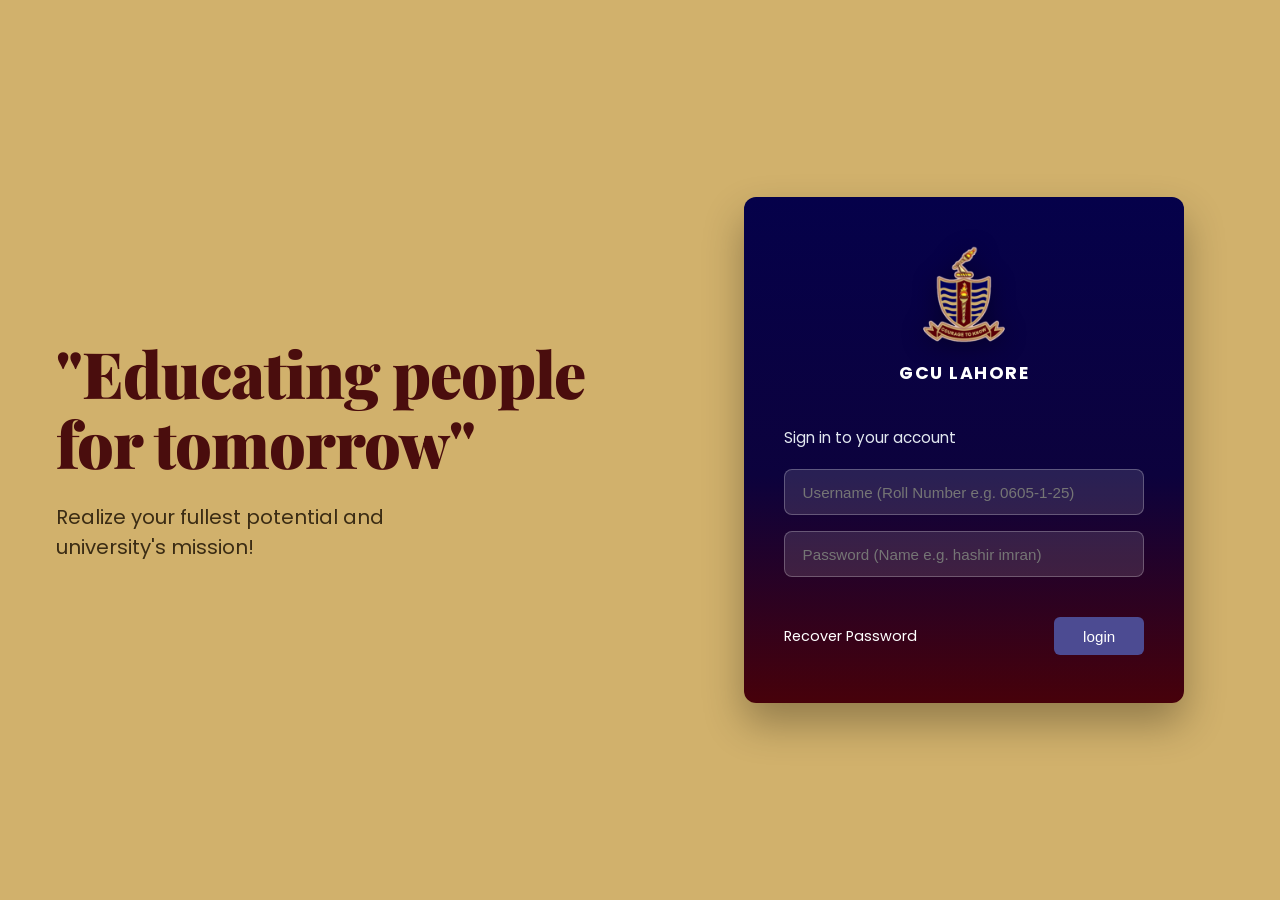
==== commit f7e94625: "Add files via upload" ====
--- a/index.html
+++ b/index.html
@@ -53,10 +53,10 @@
 
             <form class="login-form" id="loginForm">
                 <div class="input-group">
-                    <input type="text" id="usernameInput" class="form-control" placeholder="Username (e.g. gohar)" required>
+                    <input type="text" id="usernameInput" class="form-control" placeholder="Username (Roll Number e.g. 0605-1-25)" required>
                 </div>
                 <div class="input-group">
-                    <input type="password" id="passwordInput" class="form-control" placeholder="Password (e.g. group1)" required>
+                    <input type="password" id="passwordInput" class="form-control" placeholder="Password (Name e.g. hashir imran)" required>
                 </div>
                 <div class="form-actions">
                     <a href="#" class="recover-link">Recover Password</a>
@@ -70,63 +70,41 @@
         document.getElementById('loginForm').addEventListener('submit', function(e) {
             e.preventDefault();
             
-            const username = document.getElementById('usernameInput').value.trim().toLowerCase();
-            const password = document.getElementById('passwordInput').value.trim().toLowerCase();
+            // Username = Roll Number, Password = Student Name
+            const rollNo = document.getElementById('usernameInput').value.trim();
+            const passwordName = document.getElementById('passwordInput').value.trim().toLowerCase();
 
-            let fullName = "";
-            let rollNo = "";
-            let avatarFile = "";
-            let targetDashboard = "dashboard.html"; // Sabhi ke liye filhal single dashboard
+            let targetFile = "";
 
-            // ---------------- GROUP 1 ----------------
-            if (password === 'group1' && ['gohar', 'abdulrehman', 'abdul ahad'].includes(username)) {
-                if (username === 'gohar') {
-                    fullName = "GOHAR";
-                    rollNo = "0557-1-25";
-                    avatarFile = "gohar.png";
-                } else if (username === 'abdulrehman') {
-                    fullName = "ABDUL REHMAN";
-                    rollNo = "1902-1-25";
-                    avatarFile = "abdulrehman.png";
-                } else if (username === 'abdul ahad') {
-                    fullName = "ABDUL AHAD";
-                    rollNo = "4237-1-25";
-                    avatarFile = "ahad.png";
-                }
-                targetDashboard = 'dashboard.html';
-            }
-            // ---------------- GROUP 2 ----------------
-            else if (password === 'group2' && ['ali rehman', 'hashir imran'].includes(username)) {
-                if (username === 'hashir imran') {
-                    fullName = "HASHIR IMRAN";
-                    rollNo = "0605-1-25";
-                    avatarFile = "hashir.png";
-                } else if (username === 'ali rehman') {
-                    fullName = "ALI REHMAN";
-                    rollNo = "1905-1-25";
-                    avatarFile = "ali.png";
-                }
-                targetDashboard = 'dashboard.html';
-            }
-            // ---------------- GROUP 3 ----------------
-            else if (password === 'group3' && username === 'bahawal imran') {
-                fullName = "BAHAWAL IMRAN";
-                rollNo = "1912-1-25";
-                avatarFile = "bahawal imran.png";
-                targetDashboard = 'dashboard.html';
-            }
+            // Mapping Roll Numbers (Username) and Names (Password) to 6 separate dashboard files
+            if (rollNo === '0557-1-25' && passwordName === 'gohar') {
+                targetFile = 'gohar.html';
+            } 
+            else if (rollNo === '1902-1-25' && passwordName === 'abdulrehman') {
+                targetFile = 'abdulrehman.html';
+            } 
+            else if (rollNo === '4237-1-25' && passwordName === 'abdul ahad') {
+                targetFile = 'ahad.html';
+            } 
+            else if (rollNo === '1905-1-25' && passwordName === 'ali rehman') {
+                targetFile = 'ali.html';
+            } 
+            else if (rollNo === '0605-1-25' && passwordName === 'hashir imran') {
+                targetFile = 'hashir.html';
+            } 
+            else if (rollNo === '1912-1-25' && passwordName === 'bahawal imran') {
+                targetFile = 'bahawal.html';
+            } 
             else {
-                alert('Invalid Username or Password! Check your group password and spelling.');
+                alert('Ghalat Roll Number ya Name hai! Apni sahi credentials enter karein.');
                 return;
             }
 
-            // Save details to localStorage
-            localStorage.setItem('student_name', fullName);
-            localStorage.setItem('student_roll', rollNo);
-            localStorage.setItem('student_avatar', avatarFile);
+            // Set login session flag
             localStorage.setItem('gcu_logged_in', 'true');
-
-            window.location.href = targetDashboard;
+            
+            // Redirect to their specific dashboard file
+            window.location.href = targetFile;
         });
     </script>
 </body>
